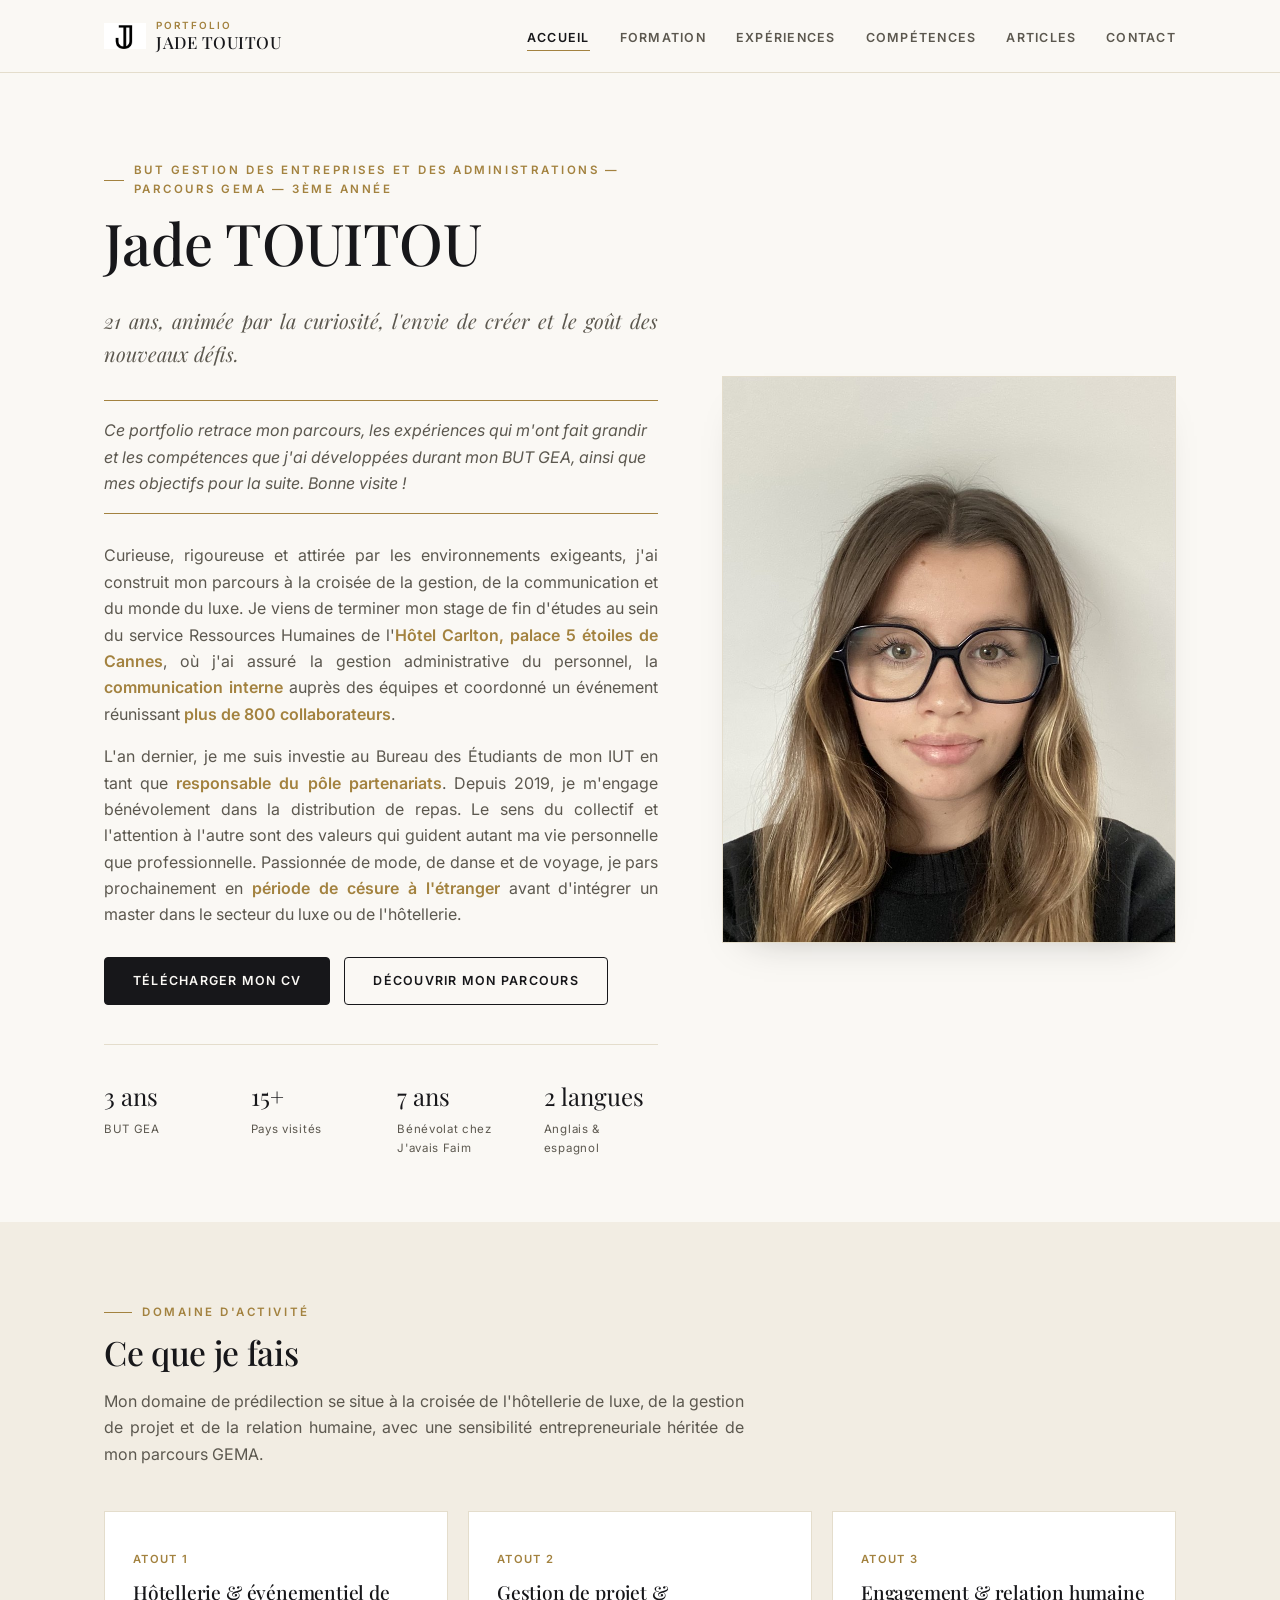
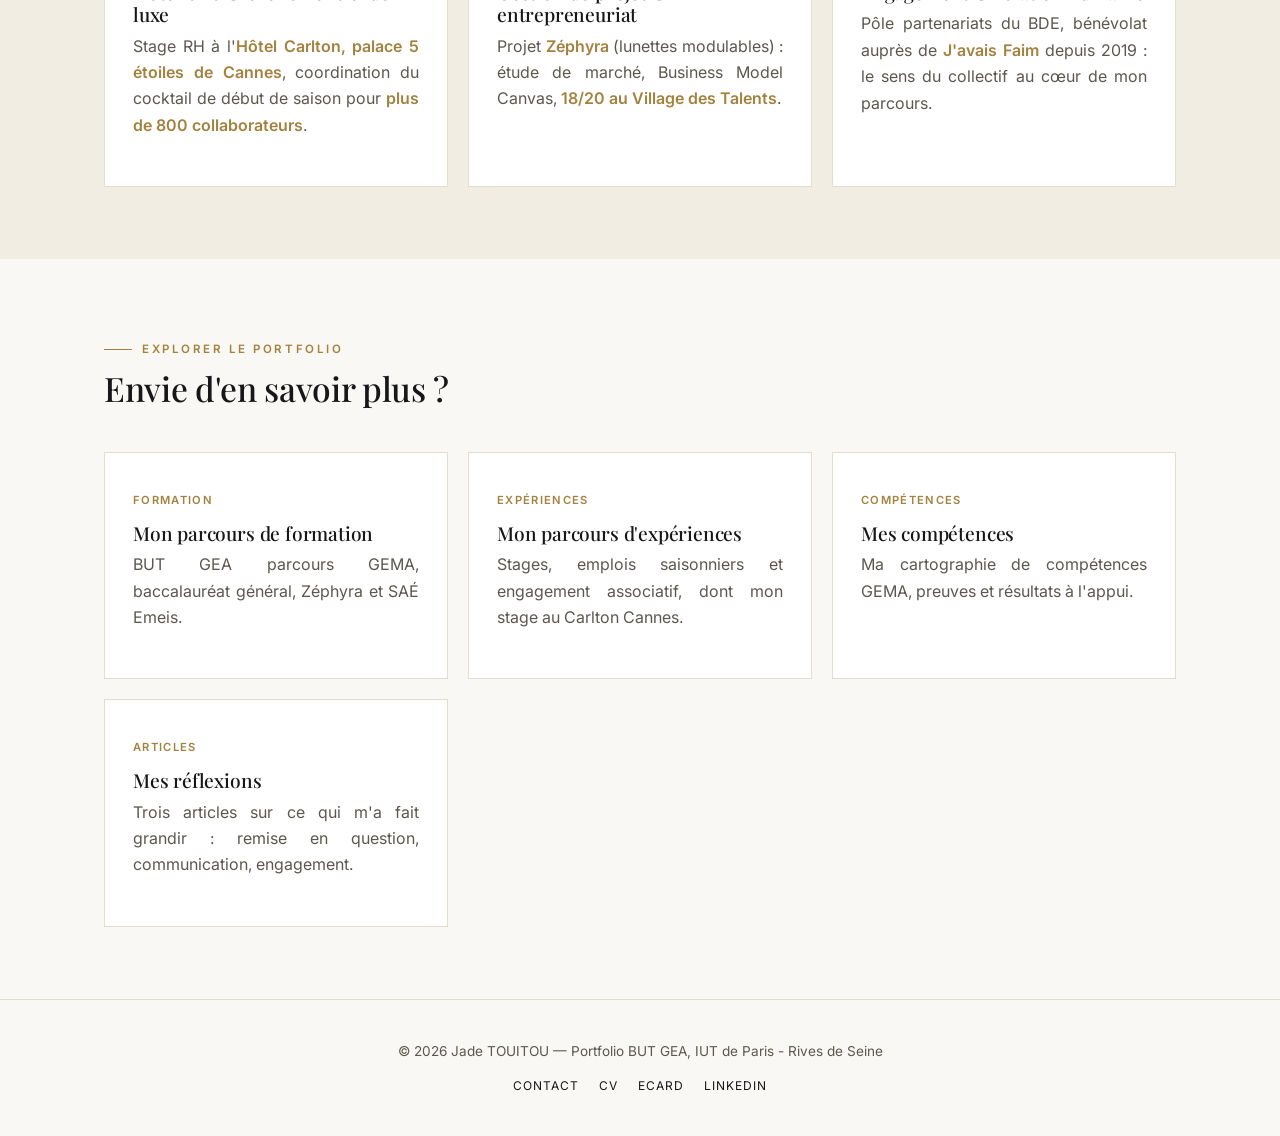
==== index.html @ d36b202c "Simplifie le libellé des langues : retire Maîtrisées et B2" ====
<!doctype html>
<html lang="fr">
<head>
  <meta charset="UTF-8" />
  <meta name="viewport" content="width=device-width, initial-scale=1.0" />
  <title>Portfolio Jade TOUITOU — BUT GEA</title>
  <meta name="description" content="Portfolio professionnel de Jade TOUITOU, étudiante en BUT Gestion des Entreprises et des Administrations, parcours GEMA, 3ème année." />
  <link rel="preconnect" href="https://fonts.googleapis.com" />
  <link rel="preconnect" href="https://fonts.gstatic.com" crossorigin />
  <link href="https://fonts.googleapis.com/css2?family=Playfair+Display:wght@500;600;700&family=Inter:wght@400;500;600;700&display=swap" rel="stylesheet" />
  <link rel="icon" type="image/png" href="assets/img/favicon-tab.png" />
  <link rel="stylesheet" href="assets/css/style.css" />
</head>
<body>

  <header class="site-header">
    <nav class="nav">
      <a href="index.html" class="nav-brand"><img src="assets/img/favicon.png" alt="" /><span class="nav-brand-text"><span class="nav-brand-eyebrow">Portfolio</span><span class="nav-brand-name">Jade TOUITOU</span></span></a>
      <button class="nav-toggle" aria-label="Ouvrir le menu" aria-expanded="false">
        <span></span><span></span><span></span>
      </button>
      <ul class="nav-links">
        <li><a href="index.html" aria-current="page">Accueil</a></li>
        <li><a href="formation.html">Formation</a></li>
        <li><a href="experiences.html">Expériences</a></li>
        <li><a href="competences.html">Compétences</a></li>
        <li><a href="articles.html">Articles</a></li>
        <li><a href="contact.html">Contact</a></li>
      </ul>
    </nav>
  </header>

  <main>
    <!-- ============ HERO / PAGE D'ACCUEIL ============ -->
    <section class="hero">
      <div class="container hero-grid">
        <div class="hero-text">
          <span class="eyebrow">BUT Gestion des Entreprises et des Administrations — Parcours GEMA — 3ème année</span>
          <h1>Jade TOUITOU</h1>
          <p class="hero-subtitle">
            21 ans, animée par la curiosité, l'envie de créer et le goût des nouveaux défis.
          </p>

          <div class="welcome-note">
            Ce portfolio retrace mon parcours, les expériences qui m'ont fait grandir et
            les compétences que j'ai développées durant mon BUT GEA, ainsi que mes
            objectifs pour la suite. Bonne visite !
          </div>

          <p>
            Curieuse, rigoureuse et attirée par les environnements exigeants, j'ai
            construit mon parcours à la croisée de la gestion, de la communication et du
            monde du luxe. Je viens de terminer mon stage de fin d'études au sein du
            service Ressources Humaines de l'<strong>Hôtel Carlton, palace 5 étoiles de
            Cannes</strong>, où j'ai assuré la gestion administrative du personnel, la
            <strong> communication interne</strong> auprès des équipes et coordonné un
            événement réunissant <strong>plus de 800 collaborateurs</strong>.
          </p>
          <p>
            L'an dernier, je me suis investie au Bureau des Étudiants de mon IUT en tant
            que <strong>responsable du pôle partenariats</strong>. Depuis 2019, je
            m'engage bénévolement dans la distribution de repas. Le sens du collectif
            et l'attention à l'autre sont des valeurs qui guident autant ma vie
            personnelle que professionnelle. Passionnée de mode, de danse et de voyage,
            je pars prochainement en <strong>période de césure à l'étranger</strong> avant
            d'intégrer un master dans le secteur du luxe ou de l'hôtellerie.
          </p>

          <div class="cta-row">
            <a href="assets/img/cv-jade-touitou.pdf" class="btn btn-primary" download>Télécharger mon CV</a>
            <a href="experiences.html" class="btn btn-outline">Découvrir mon parcours</a>
          </div>

          <div class="stats-row">
            <div>
              <span class="stat-value">3 ans</span>
              <span class="stat-label">BUT GEA</span>
            </div>
            <div>
              <span class="stat-value">15+</span>
              <span class="stat-label">Pays visités</span>
            </div>
            <div>
              <span class="stat-value">7 ans</span>
              <span class="stat-label">Bénévolat chez J'avais Faim</span>
            </div>
            <div>
              <span class="stat-value">2 langues</span>
              <span class="stat-label">Anglais &amp; espagnol</span>
            </div>
          </div>
        </div>

        <div class="hero-photo">
          <div class="hero-photo-frame">
            <img src="assets/img/photo-profil.jpg" alt="Jade TOUITOU" />
          </div>
        </div>
      </div>
    </section>

    <!-- ============ DOMAINE D'ACTIVITÉ ============ -->
    <section class="section section-alt">
      <div class="container">
        <div class="section-head">
          <span class="eyebrow">Domaine d'activité</span>
          <h2>Ce que je fais</h2>
          <p>
            Mon domaine de prédilection se situe à la croisée de l'hôtellerie de luxe,
            de la gestion de projet et de la relation humaine, avec une sensibilité
            entrepreneuriale héritée de mon parcours GEMA.
          </p>
        </div>
        <div class="card-grid">
          <div class="card">
            <span class="tag">Atout 1</span>
            <h3>Hôtellerie &amp; événementiel de luxe</h3>
            <p>Stage RH à l'<strong>Hôtel Carlton, palace 5 étoiles de Cannes</strong>, coordination du cocktail de début de saison pour <strong>plus de 800 collaborateurs</strong>.</p>
          </div>
          <div class="card">
            <span class="tag">Atout 2</span>
            <h3>Gestion de projet &amp; entrepreneuriat</h3>
            <p>Projet <strong>Zéphyra</strong> (lunettes modulables) : étude de marché, Business Model Canvas, <strong>18/20 au Village des Talents</strong>.</p>
          </div>
          <div class="card">
            <span class="tag">Atout 3</span>
            <h3>Engagement &amp; relation humaine</h3>
            <p>Pôle partenariats du BDE, bénévolat auprès de <strong>J'avais Faim</strong> depuis 2019 : le sens du collectif au cœur de mon parcours.</p>
          </div>
        </div>
      </div>
    </section>

    <!-- ============ APERÇU RAPIDE ============ -->
    <section class="section">
      <div class="container">
        <div class="section-head">
          <span class="eyebrow">Explorer le portfolio</span>
          <h2>Envie d'en savoir plus ?</h2>
        </div>
        <div class="card-grid">
          <a href="formation.html" class="card">
            <span class="tag">Formation</span>
            <h3>Mon parcours de formation</h3>
            <p>BUT GEA parcours GEMA, baccalauréat général, Zéphyra et SAÉ Emeis.</p>
          </a>
          <a href="experiences.html" class="card">
            <span class="tag">Expériences</span>
            <h3>Mon parcours d'expériences</h3>
            <p>Stages, emplois saisonniers et engagement associatif, dont mon stage au Carlton Cannes.</p>
          </a>
          <a href="competences.html" class="card">
            <span class="tag">Compétences</span>
            <h3>Mes compétences</h3>
            <p>Ma cartographie de compétences GEMA, preuves et résultats à l'appui.</p>
          </a>
          <a href="articles.html" class="card">
            <span class="tag">Articles</span>
            <h3>Mes réflexions</h3>
            <p>Trois articles sur ce qui m'a fait grandir : remise en question, communication, engagement.</p>
          </a>
        </div>
      </div>
    </section>
  </main>

  <footer class="site-footer">
    <div class="container">
      <p>© <span id="year"></span> Jade TOUITOU — Portfolio BUT GEA, IUT de Paris - Rives de Seine</p>
      <div class="footer-links">
        <a href="contact.html">Contact</a>
        <a href="assets/img/cv-jade-touitou.pdf">CV</a>
        <a href="ecard.html">eCard</a>
        <a href="https://www.linkedin.com/in/jade-touitou" target="_blank" rel="noopener">LinkedIn</a>
      </div>
    </div>
  </footer>

  <script src="assets/js/main.js"></script>
  <script>document.getElementById("year").textContent = new Date().getFullYear();</script>
</body>
</html>
<!-- rebuild trigger 1785586768 -->
---- assets/css/style.css ----
/* ==========================================================================
   Portfolio Jade Touitou — BUT GEA 3ème année
   Direction : épuré, chic, luxe — ivoire, encre, or mat
   ========================================================================== */

:root {
  --color-bg: #faf8f4;
  --color-bg-alt: #f2ede3;
  --color-surface: #ffffff;
  --color-ink: #17171a;
  --color-ink-soft: #5c584f;
  --color-primary: #17171a;
  --color-primary-light: #3a372f;
  --color-accent: #a3823f;
  --color-accent-soft: #ece2c8;
  --color-border: #e4ddcc;
  --radius: 4px;
  --radius-lg: 6px;
  --shadow: 0 18px 40px -28px rgba(23, 23, 26, 0.35);
  --font-heading: "Playfair Display", Georgia, "Times New Roman", serif;
  --font-body: "Inter", -apple-system, BlinkMacSystemFont, "Segoe UI", sans-serif;
  --max-width: 1120px;
}

* { box-sizing: border-box; }

html { scroll-behavior: smooth; }

body {
  margin: 0;
  font-family: var(--font-body);
  color: var(--color-ink);
  background: var(--color-bg);
  line-height: 1.65;
  -webkit-font-smoothing: antialiased;
}

img { max-width: 100%; display: block; }

a { color: inherit; text-decoration: none; }

h1, h2, h3, h4 {
  font-family: var(--font-heading);
  line-height: 1.15;
  margin: 0 0 0.5em;
  color: var(--color-ink);
  font-weight: 500;
  letter-spacing: -0.01em;
}

h1 { font-size: clamp(2.4rem, 5vw, 3.6rem); font-weight: 500; }
h2 { font-size: clamp(1.6rem, 3vw, 2.1rem); }
h3 { font-size: 1.2rem; }

p {
  margin: 0 0 1em;
  color: var(--color-ink-soft);
  text-align: justify;
  hyphens: auto;
}

strong, b {
  font-weight: 600;
  color: var(--color-accent);
}

.container {
  max-width: var(--max-width);
  margin: 0 auto;
  padding: 0 24px;
}

.eyebrow {
  display: inline-flex;
  align-items: center;
  gap: 10px;
  font-family: var(--font-body);
  font-size: 0.72rem;
  letter-spacing: 0.22em;
  text-transform: uppercase;
  color: var(--color-accent);
  font-weight: 600;
  margin-bottom: 0.9em;
}

.eyebrow::before {
  content: "";
  display: inline-block;
  width: 28px;
  height: 1px;
  background: var(--color-accent);
}

main p a:not(.btn):not(.todo) {
  color: var(--color-ink);
  text-decoration: underline;
  text-decoration-color: var(--color-accent);
  text-underline-offset: 3px;
}
main p a:not(.btn):not(.todo):hover { text-decoration-color: var(--color-ink); }

/* ---------- Header / Nav ---------- */

.site-header {
  position: sticky;
  top: 0;
  z-index: 100;
  background: rgba(250, 248, 244, 0.94);
  backdrop-filter: blur(8px);
  border-bottom: 1px solid var(--color-border);
}

.nav {
  display: flex;
  align-items: center;
  justify-content: space-between;
  padding: 20px 24px;
  max-width: var(--max-width);
  margin: 0 auto;
}

.nav-brand {
  display: flex;
  align-items: center;
  gap: 10px;
  color: var(--color-ink);
  text-decoration: none;
}

.nav-brand img {
  height: 26px;
  width: auto;
}

.nav-brand-text {
  display: flex;
  flex-direction: column;
  line-height: 1.2;
}

.nav-brand-eyebrow {
  font-family: var(--font-body);
  font-size: 0.62rem;
  font-weight: 600;
  letter-spacing: 0.2em;
  text-transform: uppercase;
  color: var(--color-accent);
}

.nav-brand-name {
  font-family: var(--font-heading);
  font-weight: 500;
  font-size: 1.05rem;
  letter-spacing: 0.03em;
  text-transform: uppercase;
  color: var(--color-ink);
}

.nav-links {
  display: flex;
  gap: 30px;
  list-style: none;
  margin: 0;
  padding: 0;
}

.nav-links a {
  position: relative;
  text-decoration: none;
  font-size: 0.78rem;
  font-weight: 600;
  letter-spacing: 0.1em;
  text-transform: uppercase;
  color: var(--color-ink-soft);
  padding: 6px 0;
  transition: color 0.2s ease;
}

.nav-links a::after {
  content: "";
  position: absolute;
  left: 0;
  right: 100%;
  bottom: 0;
  height: 1px;
  background: var(--color-accent);
  transition: right 0.25s ease;
}

.nav-links a:hover,
.nav-links a[aria-current="page"] {
  color: var(--color-ink);
}

.nav-links a:hover::after,
.nav-links a[aria-current="page"]::after {
  right: 0;
}

.nav-toggle {
  display: none;
  background: none;
  border: none;
  cursor: pointer;
  padding: 8px;
}

.nav-toggle span {
  display: block;
  width: 24px;
  height: 1px;
  background: var(--color-ink);
  margin: 6px 0;
  transition: 0.2s;
}

@media (max-width: 780px) {
  .nav-toggle { display: block; }
  .nav-links {
    position: absolute;
    top: 100%;
    left: 0;
    right: 0;
    flex-direction: column;
    gap: 4px;
    background: var(--color-surface);
    padding: 12px 24px 24px;
    border-bottom: 1px solid var(--color-border);
    display: none;
  }
  .nav-links.open { display: flex; }
  .nav-links a { display: block; padding: 10px 0; }
}

/* ---------- Hero ---------- */

.hero {
  padding: 88px 0 64px;
}

.hero-grid {
  display: grid;
  grid-template-columns: 1.1fr 0.9fr;
  gap: 64px;
  align-items: center;
}

@media (max-width: 860px) {
  .hero-grid { grid-template-columns: 1fr; }
  .hero-photo { order: -1; max-width: 280px; margin: 0 auto; }
}

.hero-photo-frame {
  aspect-ratio: 4 / 5;
  overflow: hidden;
  box-shadow: var(--shadow);
  background: var(--color-bg-alt);
  border: 1px solid var(--color-border);
}

.hero-photo-frame img { width: 100%; height: 100%; object-fit: cover; }

.hero-subtitle {
  font-family: var(--font-heading);
  font-style: italic;
  font-size: 1.25rem;
  color: var(--color-ink-soft);
  margin-bottom: 1.5em;
}

.welcome-note {
  background: transparent;
  border-top: 1px solid var(--color-accent);
  border-bottom: 1px solid var(--color-accent);
  padding: 16px 0;
  font-style: italic;
  color: var(--color-ink-soft);
  margin-bottom: 1.8em;
}

.cta-row {
  display: flex;
  gap: 14px;
  flex-wrap: wrap;
  margin-top: 1.8em;
}

.btn {
  display: inline-flex;
  align-items: center;
  gap: 8px;
  padding: 13px 28px;
  border-radius: var(--radius);
  text-decoration: none;
  font-weight: 600;
  font-size: 0.78rem;
  letter-spacing: 0.1em;
  text-transform: uppercase;
  border: 1px solid transparent;
  transition: background 0.2s ease, color 0.2s ease, border-color 0.2s ease;
  cursor: pointer;
}

.btn-primary {
  background: var(--color-ink);
  color: var(--color-bg);
  border-color: var(--color-ink);
}
.btn-primary:hover { background: var(--color-accent); border-color: var(--color-accent); }

.btn-outline {
  background: transparent;
  border-color: var(--color-ink);
  color: var(--color-ink);
}
.btn-outline:hover { border-color: var(--color-accent); color: var(--color-accent); }

/* ---------- Stats strip ---------- */

.stats-row {
  display: grid;
  grid-template-columns: repeat(4, 1fr);
  gap: 32px;
  margin-top: 2.4em;
  padding-top: 2em;
  border-top: 1px solid var(--color-border);
}

@media (max-width: 640px) {
  .stats-row { grid-template-columns: repeat(2, 1fr); }
}

.stat-value {
  display: block;
  font-family: var(--font-heading);
  font-size: 1.5rem;
  color: var(--color-ink);
  white-space: nowrap;
}

.stat-label {
  display: block;
  font-size: 0.72rem;
  letter-spacing: 0.06em;
  color: var(--color-ink-soft);
  margin-top: 4px;
}

/* ---------- Detail grid (contexte / missions / preuves) ---------- */

.detail-grid {
  display: grid;
  grid-template-columns: repeat(2, 1fr);
  gap: 20px 32px;
  margin: 20px 0;
}

@media (max-width: 640px) {
  .detail-grid { grid-template-columns: 1fr; }
}

.detail-grid dt {
  font-size: 0.72rem;
  font-weight: 600;
  letter-spacing: 0.1em;
  text-transform: uppercase;
  color: var(--color-accent);
  margin-bottom: 6px;
}

.detail-grid dd {
  margin: 0;
  color: var(--color-ink-soft);
}

.read-more {
  display: inline-block;
  margin-top: 8px;
  font-size: 0.85rem;
  font-style: italic;
}

/* ---------- Proof gallery (photos justificatives) ---------- */

.proof-gallery {
  display: grid;
  grid-template-columns: repeat(auto-fit, minmax(150px, 1fr));
  gap: 16px;
  margin: 20px 0;
}

.proof-gallery.single {
  grid-template-columns: minmax(150px, 320px);
}

.proof-photo-frame {
  display: block;
  overflow: hidden;
  border: 1px solid var(--color-border);
}

.proof-photo-frame img {
  width: 100%;
  aspect-ratio: 4 / 3;
  object-fit: cover;
  display: block;
  transition: transform 0.4s ease;
}

.proof-photo-frame:hover img { transform: scale(1.05); }

.proof-photo figcaption {
  margin-top: 8px;
  font-size: 0.78rem;
  line-height: 1.5;
  color: var(--color-ink-soft);
}

/* ---------- Articles page ---------- */

.article-nav {
  display: flex;
  flex-wrap: wrap;
  gap: 16px;
  margin-top: 1.8em;
}

.article-nav a {
  border: 1px solid var(--color-border);
  padding: 8px 18px;
  font-size: 0.78rem;
  letter-spacing: 0.05em;
}
.article-nav a:hover { border-color: var(--color-accent); color: var(--color-accent); }

.article {
  max-width: 760px;
  margin: 0 auto;
}

.article + .article {
  margin-top: 8px;
  padding-top: 72px;
  border-top: 1px solid var(--color-border);
}

.article h3 { margin-top: 1.6em; }

.article .back-top {
  display: inline-block;
  margin-top: 2em;
  font-size: 0.78rem;
  letter-spacing: 0.08em;
  text-transform: uppercase;
  border-bottom: 1px solid var(--color-accent);
}

/* ---------- Sections ---------- */

.section { padding: 72px 0; }
.section-alt { background: var(--color-bg-alt); }
.section-head { max-width: 640px; margin-bottom: 44px; }

.card-grid {
  display: grid;
  grid-template-columns: repeat(auto-fit, minmax(260px, 1fr));
  gap: 20px;
}

.card {
  background: var(--color-surface);
  border: 1px solid var(--color-border);
  padding: 32px 28px;
}

a.card {
  transition: background 0.2s ease, transform 0.2s ease, box-shadow 0.2s ease;
}
a.card:hover {
  background: var(--color-bg-alt);
  transform: translateY(-3px);
  box-shadow: var(--shadow);
}

.card h3 { margin-bottom: 0.4em; }
.card .tag {
  display: inline-block;
  font-size: 0.7rem;
  font-weight: 600;
  letter-spacing: 0.12em;
  text-transform: uppercase;
  color: var(--color-accent);
  margin-bottom: 12px;
}

/* ---------- Timeline (Formation / Expériences) ---------- */

.timeline {
  position: relative;
  padding-left: 32px;
  border-left: 1px solid var(--color-border);
}

.timeline-item {
  position: relative;
  margin-bottom: 44px;
}

.timeline-item::before {
  content: "";
  position: absolute;
  left: -37px;
  top: 6px;
  width: 9px;
  height: 9px;
  transform: rotate(45deg);
  background: var(--color-accent);
}

.timeline-item .period {
  font-size: 0.75rem;
  font-weight: 600;
  letter-spacing: 0.1em;
  text-transform: uppercase;
  color: var(--color-accent);
}

.timeline-item.stage {
  background: var(--color-surface);
  border: 1px solid var(--color-accent);
  padding: 28px 30px;
}

/* ---------- Compétences ---------- */

.skill-map {
  display: grid;
  grid-template-columns: repeat(3, 1fr);
  gap: 20px;
}

@media (max-width: 860px) {
  .skill-map { grid-template-columns: repeat(2, 1fr); }
}

@media (max-width: 560px) {
  .skill-map { grid-template-columns: 1fr; }
}

.skill-card {
  text-align: left;
  background: var(--color-surface);
  border: 1px solid var(--color-border);
  padding: 32px 28px;
}

.skill-bar-track {
  width: 100%;
  height: 2px;
  background: var(--color-border);
  overflow: hidden;
  margin-top: 14px;
}

.skill-bar-fill {
  height: 100%;
  background: var(--color-accent);
}

.level-badge {
  display: inline-flex;
  align-items: center;
  gap: 6px;
  font-size: 0.7rem;
  font-weight: 600;
  letter-spacing: 0.04em;
  text-transform: uppercase;
  padding: 5px 12px 5px 9px;
  border-radius: 999px;
  margin: 10px 0 4px;
}

.level-badge::before {
  content: "";
  width: 8px;
  height: 8px;
  border-radius: 50%;
  background: currentColor;
}

.level-badge.level-confirmee {
  color: #3f7a4f;
  background: #e5f0e3;
}

.level-badge.level-solide {
  color: #6b7a2f;
  background: #eef0d9;
}

.level-badge.level-progression {
  color: #b06a2a;
  background: #f6e6d3;
}

.improvement-note {
  margin-top: 14px;
  padding: 12px 14px;
  background: var(--color-bg-alt);
  border-left: 2px solid #b06a2a;
  font-size: 0.85rem;
}

.improvement-note strong {
  display: block;
  font-size: 0.7rem;
  letter-spacing: 0.06em;
  text-transform: uppercase;
  color: #b06a2a;
  margin-bottom: 4px;
}

.pill-list {
  list-style: none;
  padding: 0;
  margin: 0;
  display: flex;
  flex-wrap: wrap;
  gap: 10px;
}

.pill-list li {
  font-size: 0.78rem;
  letter-spacing: 0.03em;
  background: transparent;
  border: 1px solid var(--color-border);
  padding: 8px 16px;
  color: var(--color-ink-soft);
}

/* ---------- Contact ---------- */

.contact-grid {
  display: grid;
  grid-template-columns: 1fr 1fr;
  gap: 32px;
}

@media (max-width: 780px) {
  .contact-grid { grid-template-columns: 1fr; }
}

.contact-item {
  display: flex;
  align-items: flex-start;
  gap: 16px;
  margin-bottom: 24px;
  padding-bottom: 24px;
  border-bottom: 1px solid var(--color-border);
}

.contact-icon {
  width: 38px;
  height: 38px;
  border-radius: 50%;
  border: 1px solid var(--color-ink);
  color: var(--color-ink);
  display: flex;
  align-items: center;
  justify-content: center;
  font-size: 0.95rem;
  flex-shrink: 0;
}

/* ---------- eCard ---------- */

.ecard-wrap {
  display: flex;
  justify-content: center;
  padding: 40px 0 24px;
}

.ecard {
  width: 100%;
  max-width: 380px;
  background: var(--color-surface);
  border: 1px solid var(--color-border);
  padding: 40px 32px;
  text-align: center;
  box-shadow: var(--shadow);
}

.ecard-photo {
  width: 120px;
  height: 120px;
  margin: 0 auto 20px;
  overflow: hidden;
  border: 1px solid var(--color-border);
}

.ecard-photo img { width: 100%; height: 100%; object-fit: cover; }

.ecard h1 {
  font-size: 1.6rem;
  margin-bottom: 0.2em;
}

.ecard .ecard-title {
  font-size: 0.85rem;
  color: var(--color-ink-soft);
  margin-bottom: 1.6em;
  text-align: center;
}

.ecard-actions {
  display: flex;
  flex-direction: column;
  gap: 10px;
  margin-top: 1.6em;
}

.ecard-actions .btn { width: 100%; justify-content: center; }

.ecard-links {
  display: flex;
  justify-content: center;
  gap: 18px;
  margin-top: 1.8em;
  font-size: 0.78rem;
  letter-spacing: 0.05em;
  text-transform: uppercase;
}

.ecard-links a { border-bottom: 1px solid var(--color-accent); }

/* ---------- Next step / poursuivre la visite ---------- */

.next-step {
  padding-top: 0;
}

.next-step-box {
  text-align: center;
  padding: 48px 24px;
  border: 1px solid var(--color-border);
  background: var(--color-surface);
}

.next-step-box .eyebrow { display: flex; justify-content: center; margin-bottom: 0.6em; }

.next-step-link {
  display: inline-block;
  font-family: var(--font-heading);
  font-size: clamp(1.2rem, 2.4vw, 1.5rem);
  color: var(--color-ink);
  border-bottom: 1px solid var(--color-accent);
  padding-bottom: 4px;
  transition: color 0.2s ease, border-color 0.2s ease;
}

.next-step-link:hover {
  color: var(--color-accent);
  border-color: var(--color-ink);
}

/* ---------- Footer ---------- */

.site-footer {
  border-top: 1px solid var(--color-border);
  padding: 40px 0;
  text-align: center;
  color: var(--color-ink-soft);
  font-size: 0.85rem;
}

.site-footer p { text-align: center; }

.footer-links {
  display: flex;
  justify-content: center;
  gap: 20px;
  margin-top: 14px;
  flex-wrap: wrap;
  font-size: 0.75rem;
  letter-spacing: 0.08em;
  text-transform: uppercase;
}

.footer-links a { text-decoration: none; color: var(--color-ink); }
.footer-links a:hover { color: var(--color-accent); }
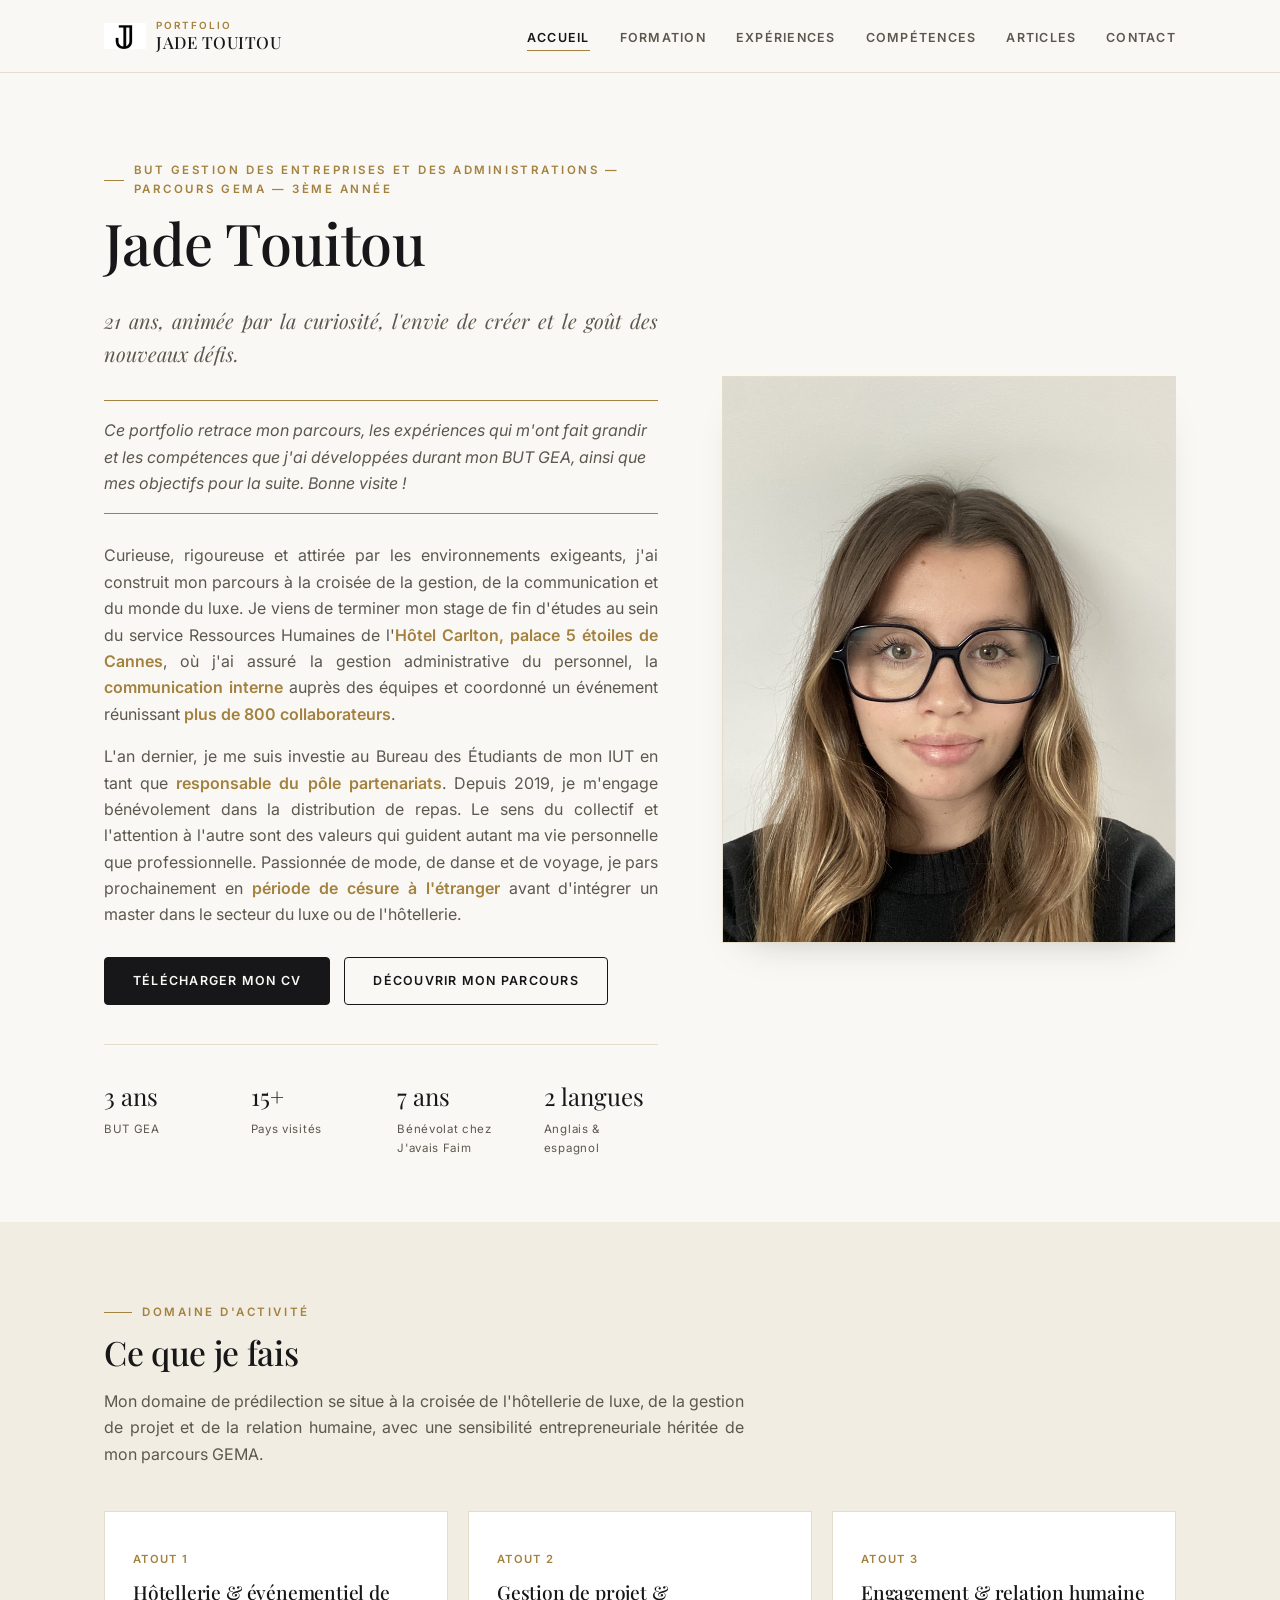
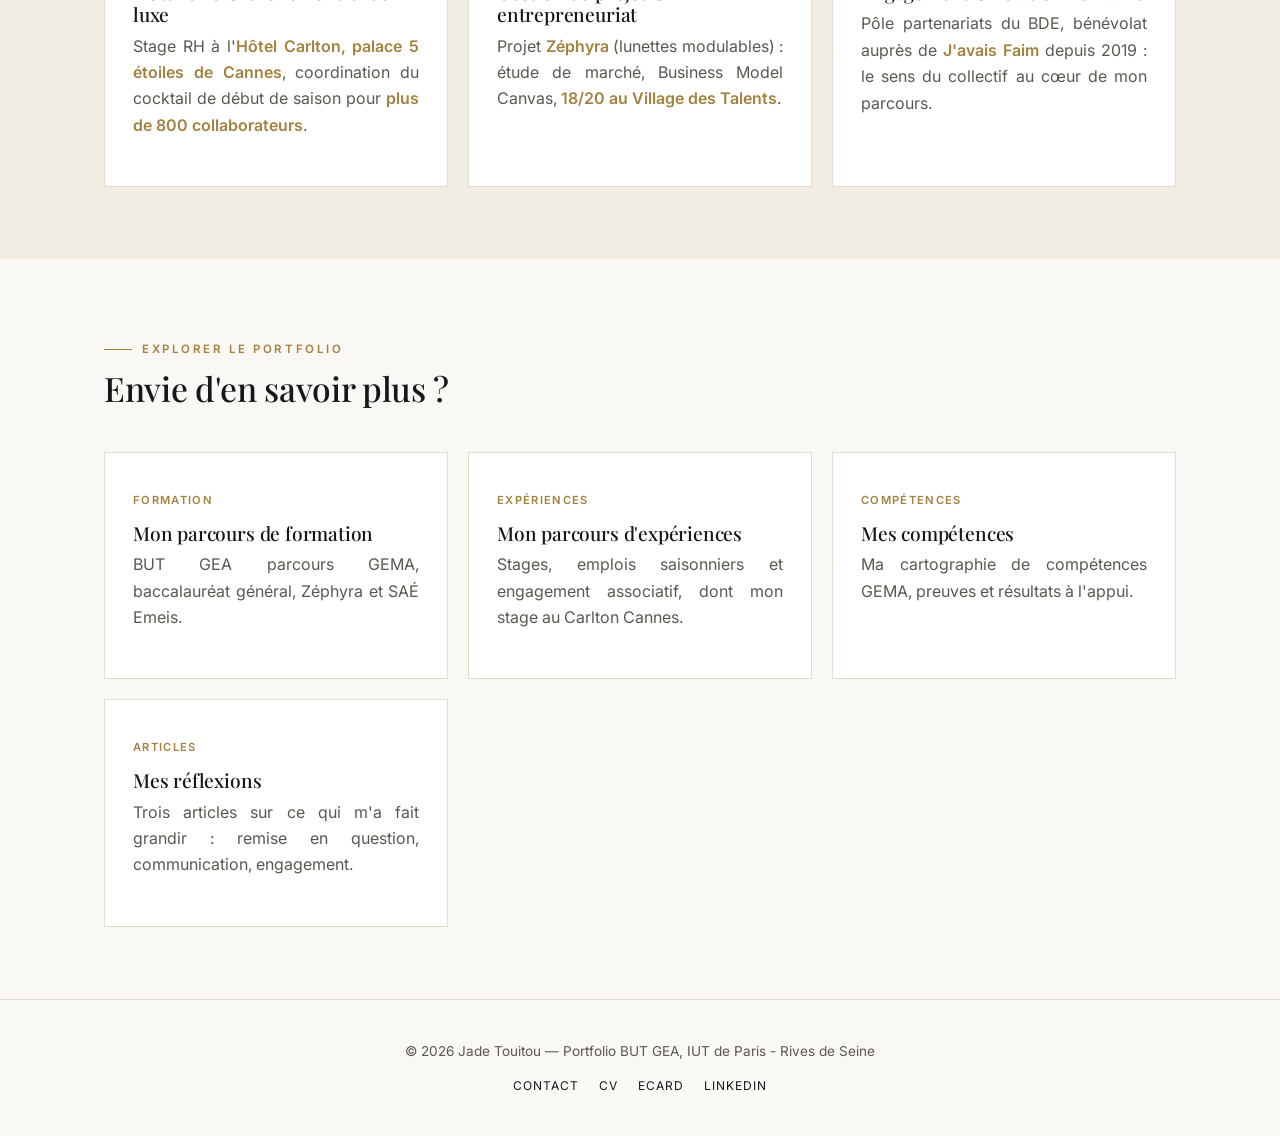
==== commit bad692a7: "Remet Jade Touitou (annule la mise en majuscules de TOUITOU)" ====
--- a/index.html
+++ b/index.html
@@ -3,8 +3,8 @@
 <head>
   <meta charset="UTF-8" />
   <meta name="viewport" content="width=device-width, initial-scale=1.0" />
-  <title>Portfolio Jade TOUITOU — BUT GEA</title>
-  <meta name="description" content="Portfolio professionnel de Jade TOUITOU, étudiante en BUT Gestion des Entreprises et des Administrations, parcours GEMA, 3ème année." />
+  <title>Portfolio Jade Touitou — BUT GEA</title>
+  <meta name="description" content="Portfolio professionnel de Jade Touitou, étudiante en BUT Gestion des Entreprises et des Administrations, parcours GEMA, 3ème année." />
   <link rel="preconnect" href="https://fonts.googleapis.com" />
   <link rel="preconnect" href="https://fonts.gstatic.com" crossorigin />
   <link href="https://fonts.googleapis.com/css2?family=Playfair+Display:wght@500;600;700&family=Inter:wght@400;500;600;700&display=swap" rel="stylesheet" />
@@ -15,7 +15,7 @@
 
   <header class="site-header">
     <nav class="nav">
-      <a href="index.html" class="nav-brand"><img src="assets/img/favicon.png" alt="" /><span class="nav-brand-text"><span class="nav-brand-eyebrow">Portfolio</span><span class="nav-brand-name">Jade TOUITOU</span></span></a>
+      <a href="index.html" class="nav-brand"><img src="assets/img/favicon.png" alt="" /><span class="nav-brand-text"><span class="nav-brand-eyebrow">Portfolio</span><span class="nav-brand-name">Jade Touitou</span></span></a>
       <button class="nav-toggle" aria-label="Ouvrir le menu" aria-expanded="false">
         <span></span><span></span><span></span>
       </button>
@@ -36,7 +36,7 @@
       <div class="container hero-grid">
         <div class="hero-text">
           <span class="eyebrow">BUT Gestion des Entreprises et des Administrations — Parcours GEMA — 3ème année</span>
-          <h1>Jade TOUITOU</h1>
+          <h1>Jade Touitou</h1>
           <p class="hero-subtitle">
             21 ans, animée par la curiosité, l'envie de créer et le goût des nouveaux défis.
           </p>
@@ -93,7 +93,7 @@
 
         <div class="hero-photo">
           <div class="hero-photo-frame">
-            <img src="assets/img/photo-profil.jpg" alt="Jade TOUITOU" />
+            <img src="assets/img/photo-profil.jpg" alt="Jade Touitou" />
           </div>
         </div>
       </div>
@@ -166,7 +166,7 @@
 
   <footer class="site-footer">
     <div class="container">
-      <p>© <span id="year"></span> Jade TOUITOU — Portfolio BUT GEA, IUT de Paris - Rives de Seine</p>
+      <p>© <span id="year"></span> Jade Touitou — Portfolio BUT GEA, IUT de Paris - Rives de Seine</p>
       <div class="footer-links">
         <a href="contact.html">Contact</a>
         <a href="assets/img/cv-jade-touitou.pdf">CV</a>
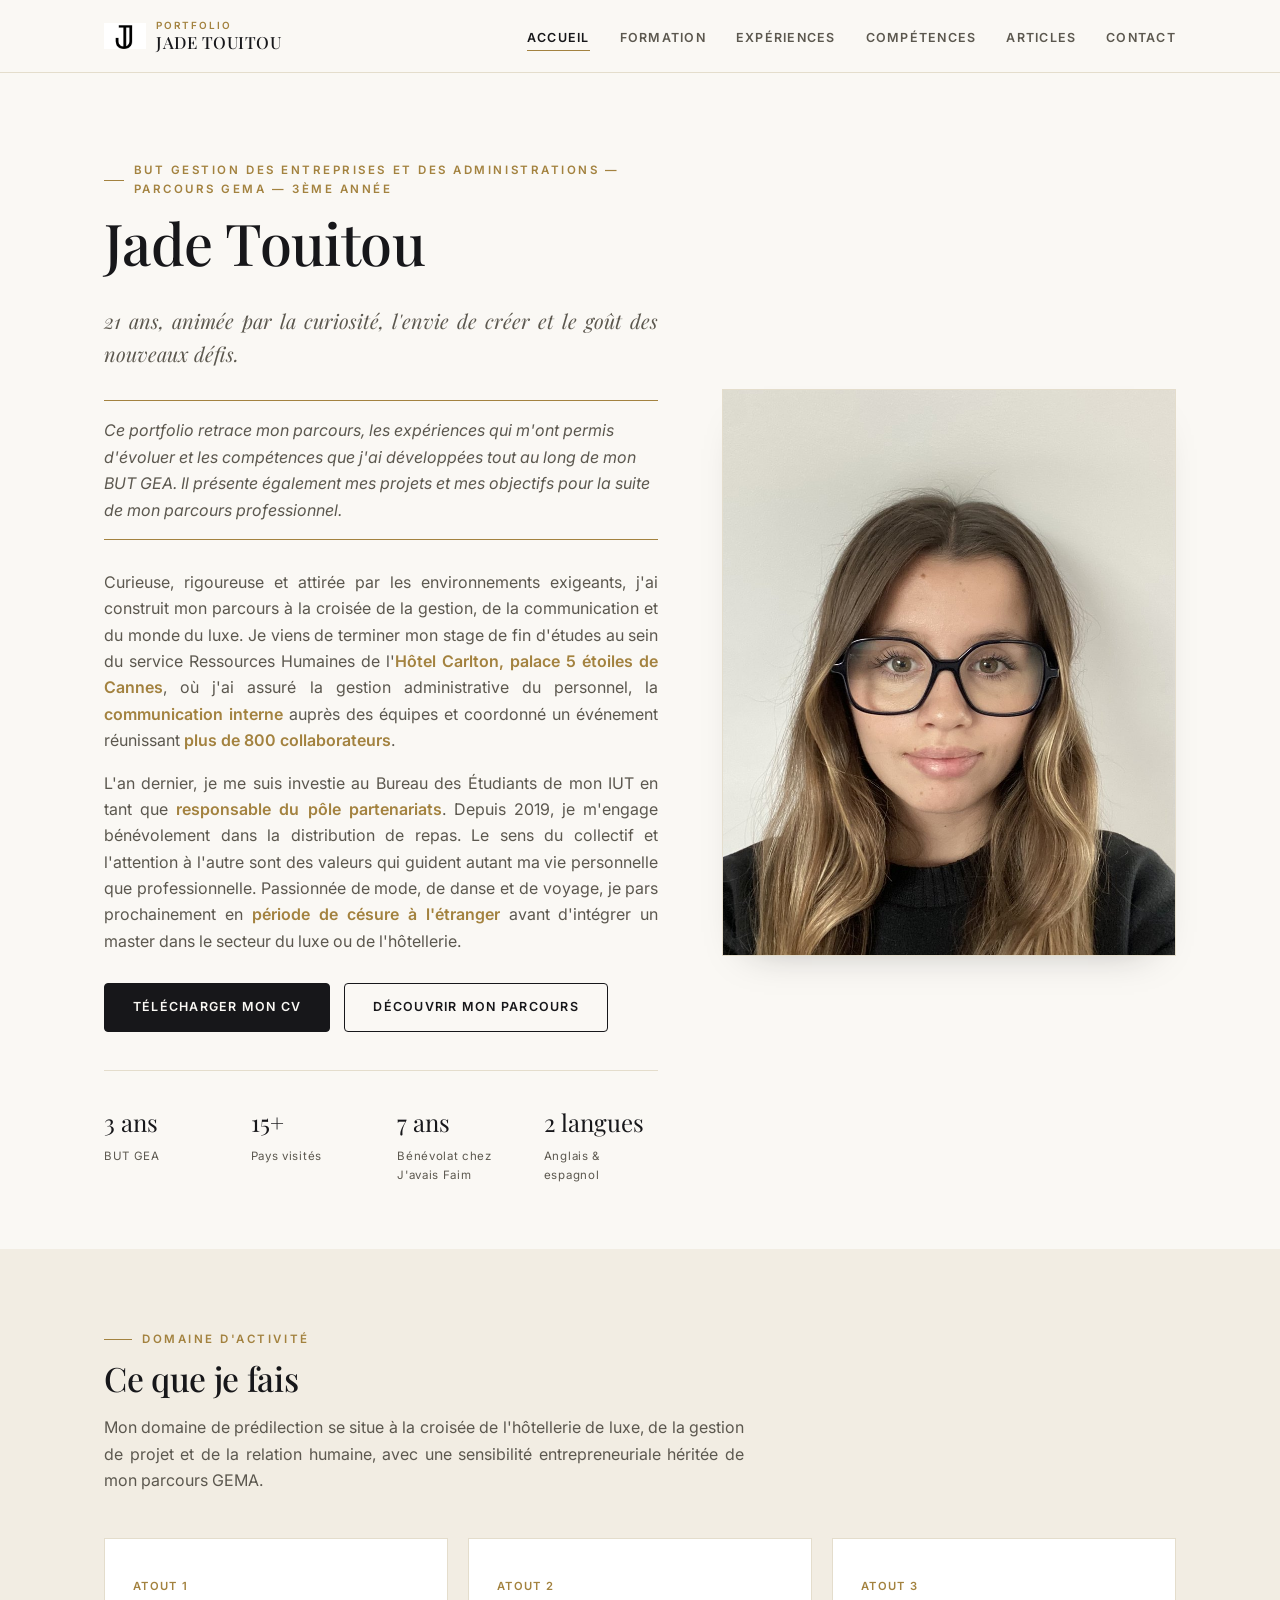
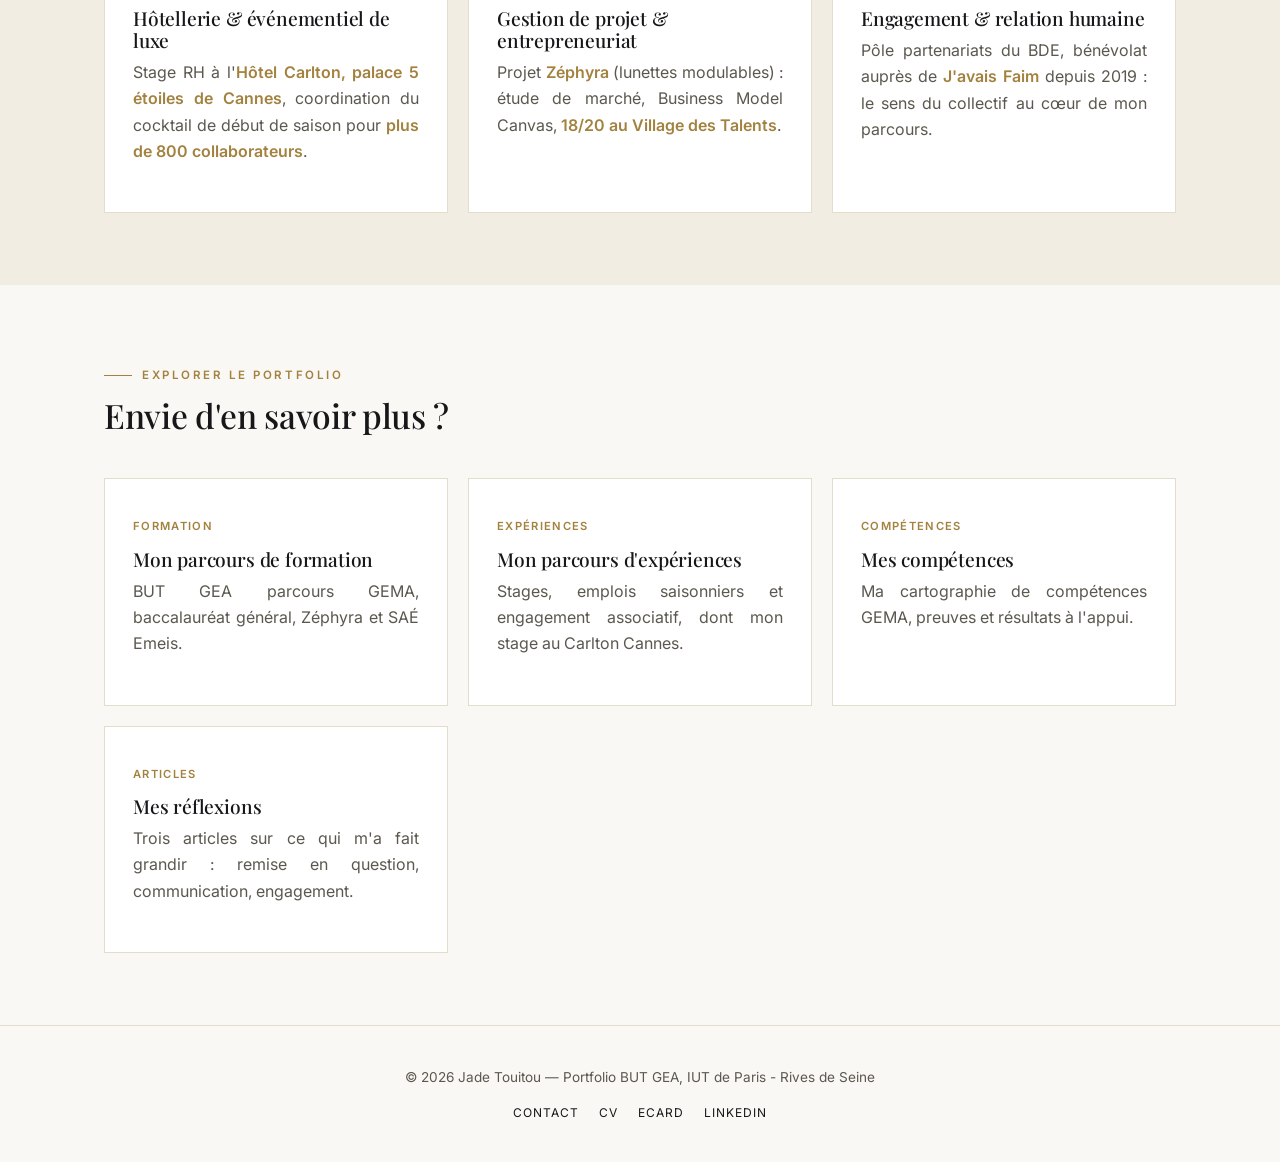
==== commit 3e856a12: "Met à jour le texte d'accroche de l'accueil" ====
--- a/index.html
+++ b/index.html
@@ -42,9 +42,10 @@
           </p>
 
           <div class="welcome-note">
-            Ce portfolio retrace mon parcours, les expériences qui m'ont fait grandir et
-            les compétences que j'ai développées durant mon BUT GEA, ainsi que mes
-            objectifs pour la suite. Bonne visite !
+            Ce portfolio retrace mon parcours, les expériences qui m'ont permis
+            d'évoluer et les compétences que j'ai développées tout au long de mon BUT
+            GEA. Il présente également mes projets et mes objectifs pour la suite de mon
+            parcours professionnel.
           </div>
 
           <p>
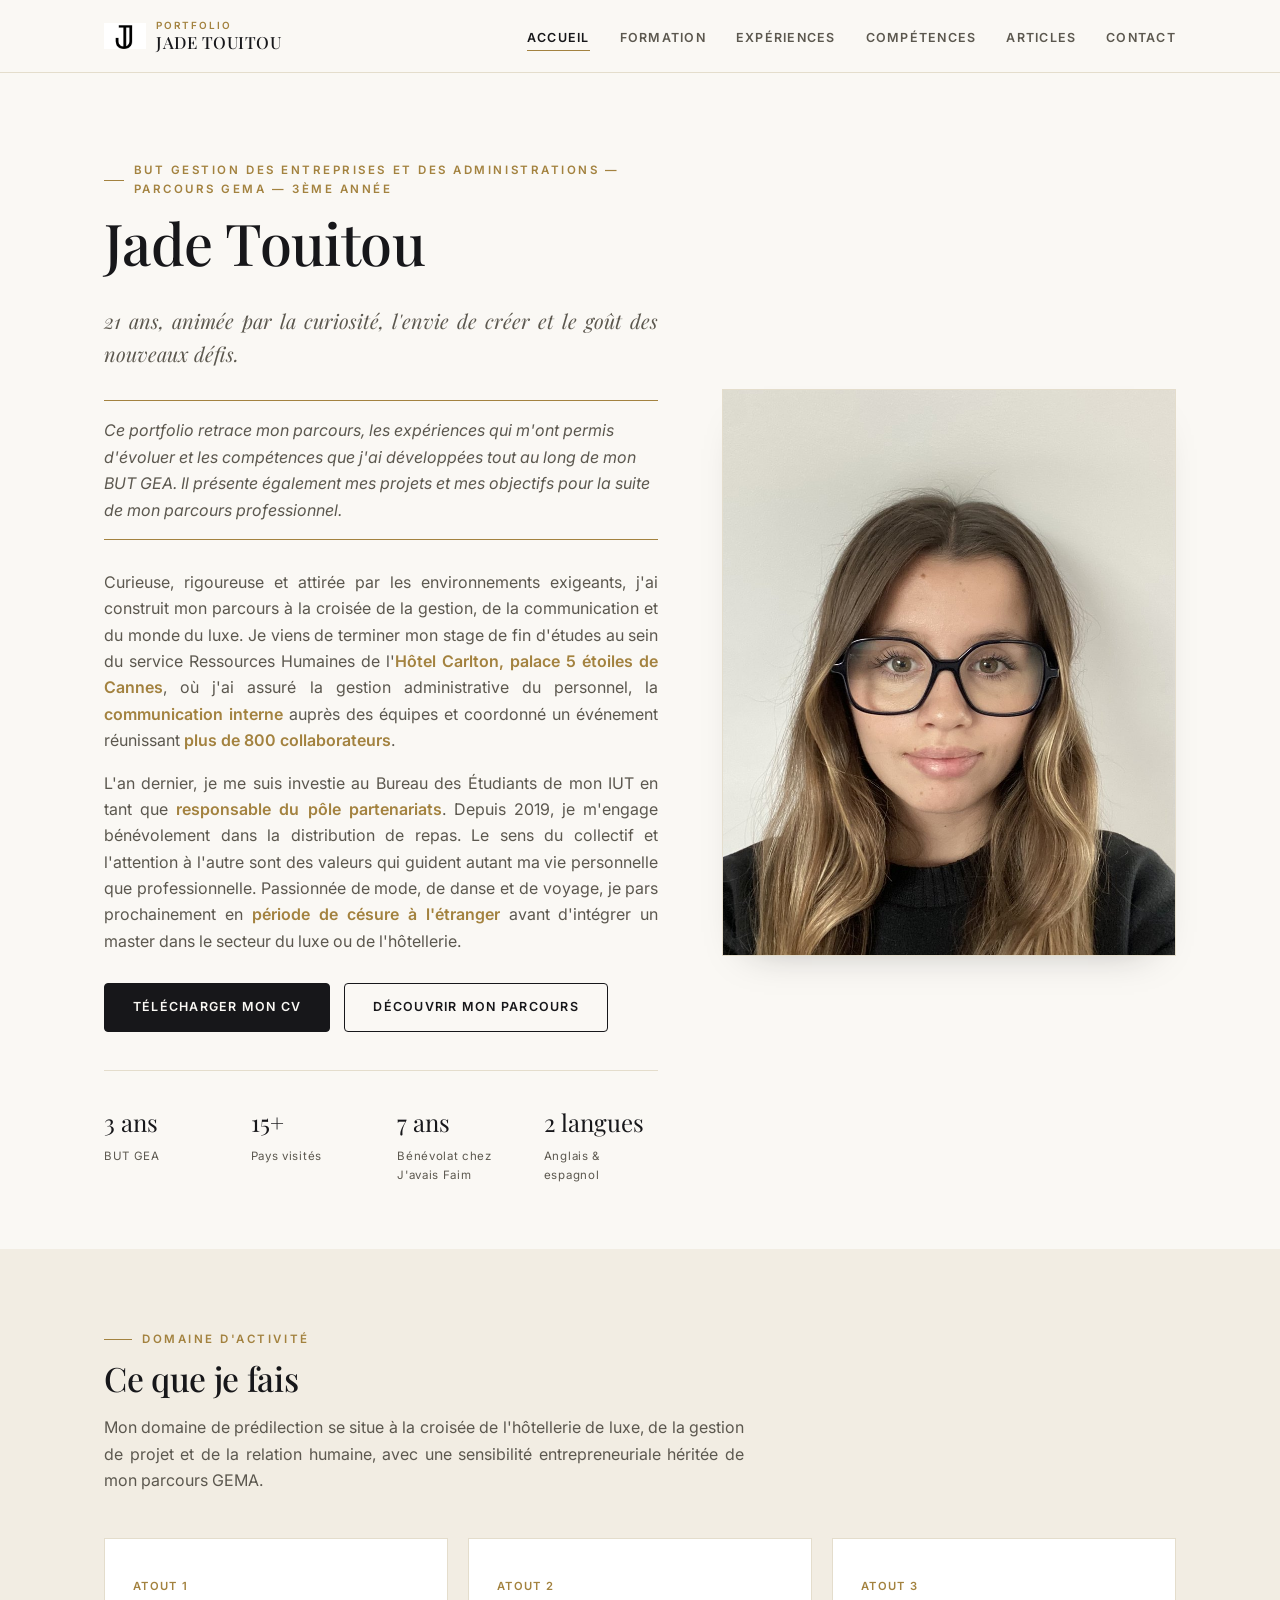
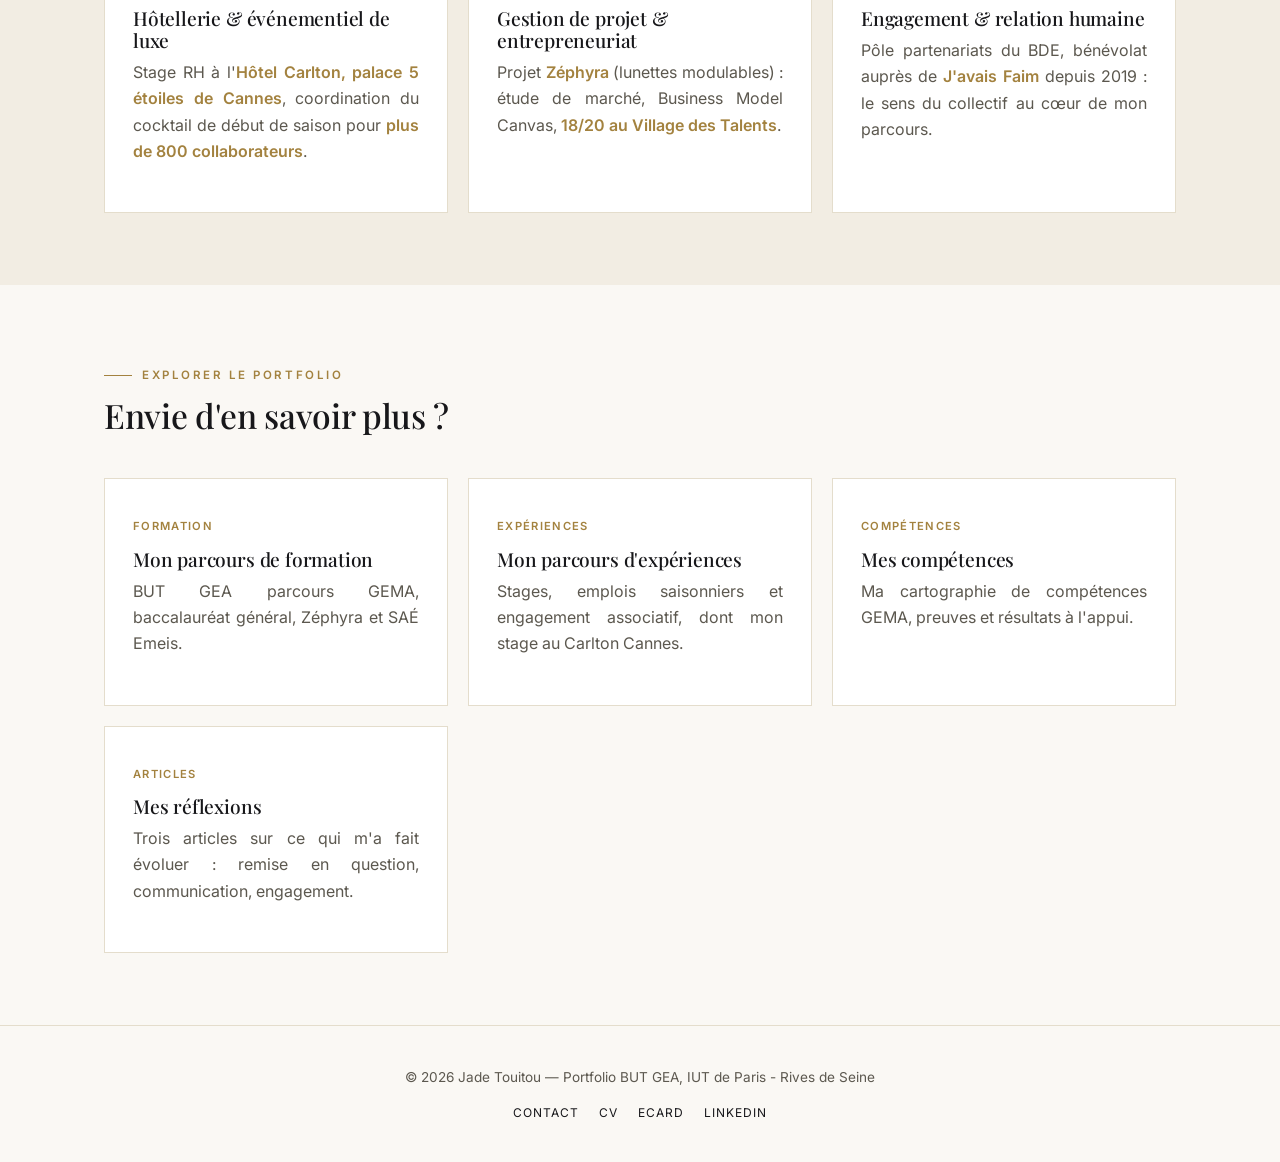
==== commit ae8c9cba: "Remplace « fait grandir » par « fait évoluer »" ====
--- a/index.html
+++ b/index.html
@@ -158,7 +158,7 @@
           <a href="articles.html" class="card">
             <span class="tag">Articles</span>
             <h3>Mes réflexions</h3>
-            <p>Trois articles sur ce qui m'a fait grandir : remise en question, communication, engagement.</p>
+            <p>Trois articles sur ce qui m'a fait évoluer : remise en question, communication, engagement.</p>
           </a>
         </div>
       </div>
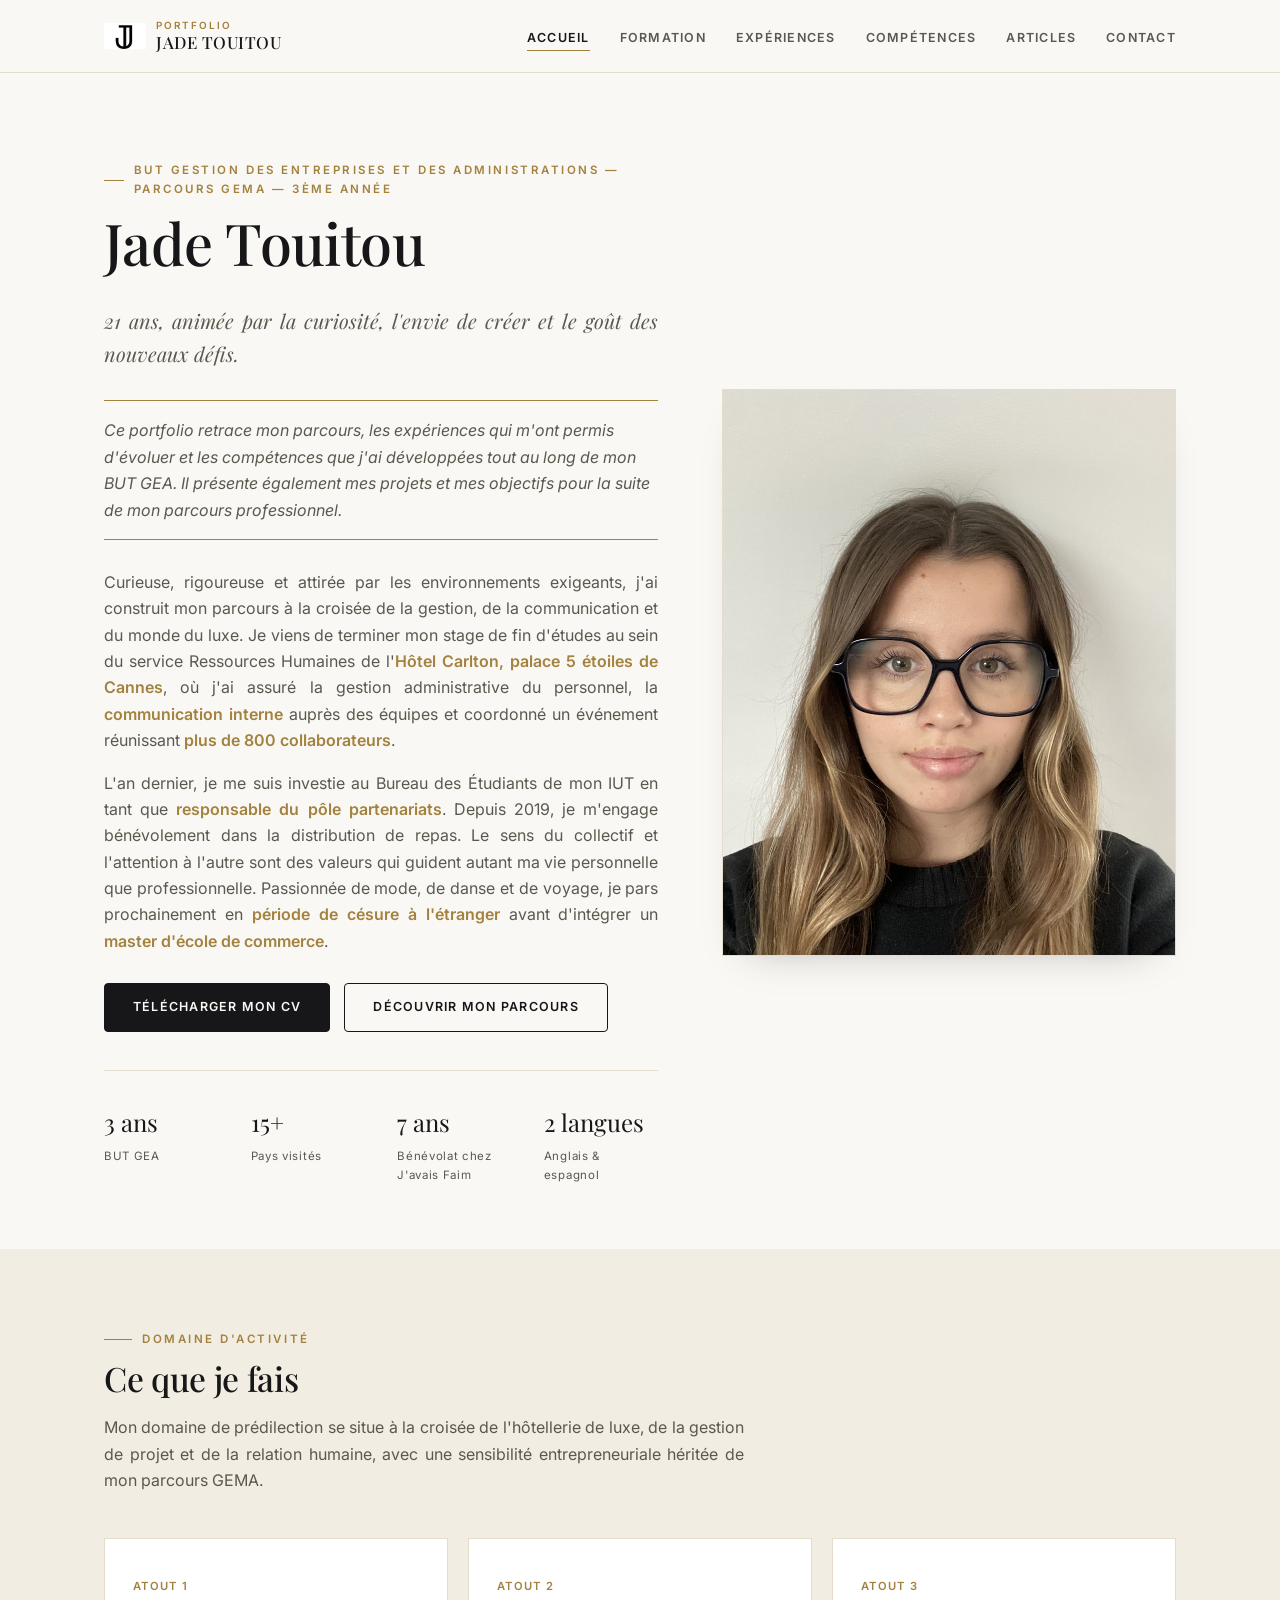
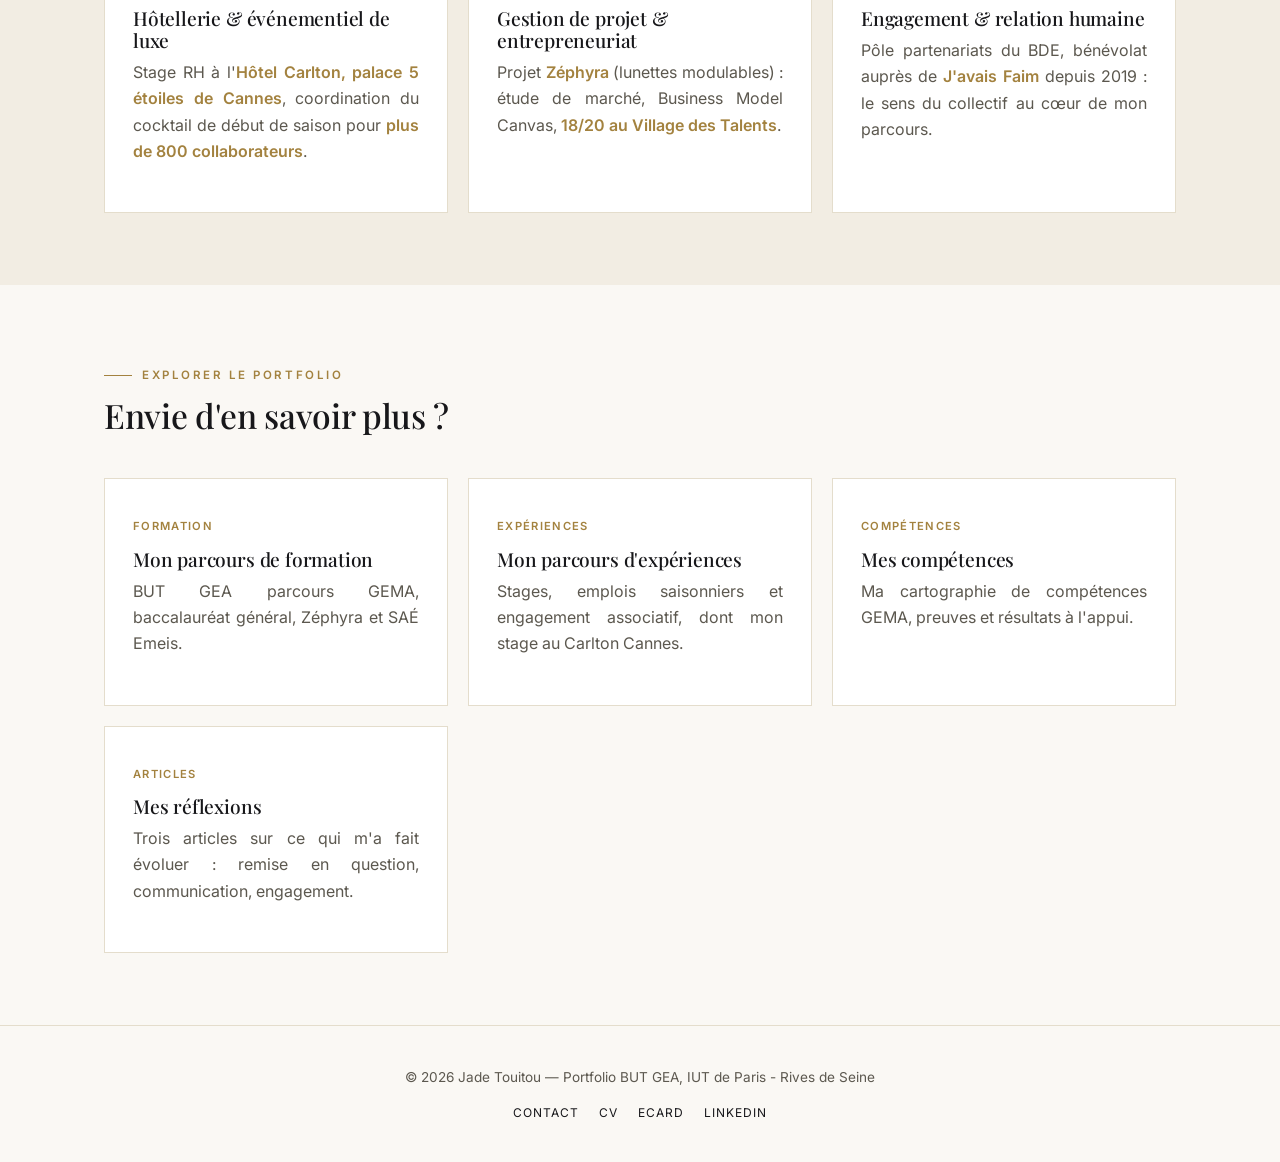
==== commit b07fb56e: "Précise master d'école de commerce dans la bio d'accueil" ====
--- a/index.html
+++ b/index.html
@@ -64,7 +64,7 @@
             et l'attention à l'autre sont des valeurs qui guident autant ma vie
             personnelle que professionnelle. Passionnée de mode, de danse et de voyage,
             je pars prochainement en <strong>période de césure à l'étranger</strong> avant
-            d'intégrer un master dans le secteur du luxe ou de l'hôtellerie.
+            d'intégrer un <strong>master d'école de commerce</strong>.
           </p>
 
           <div class="cta-row">
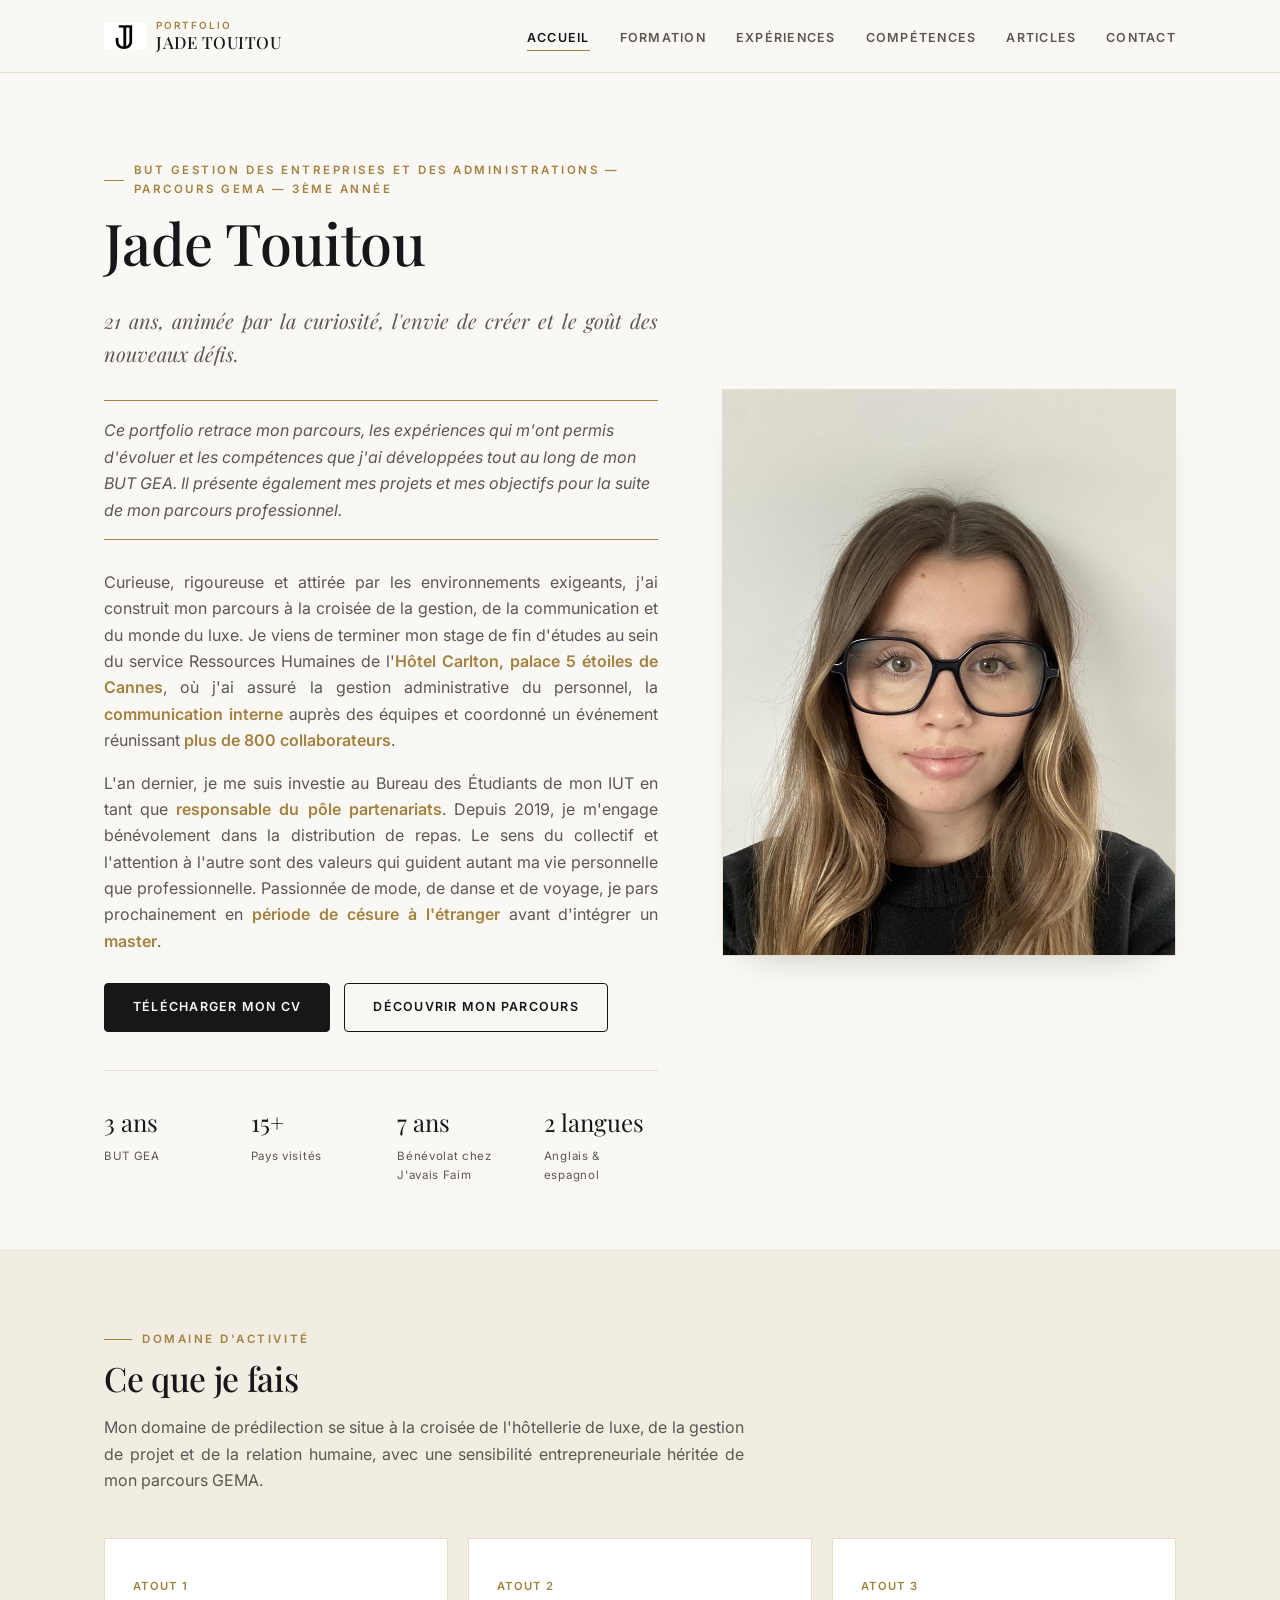
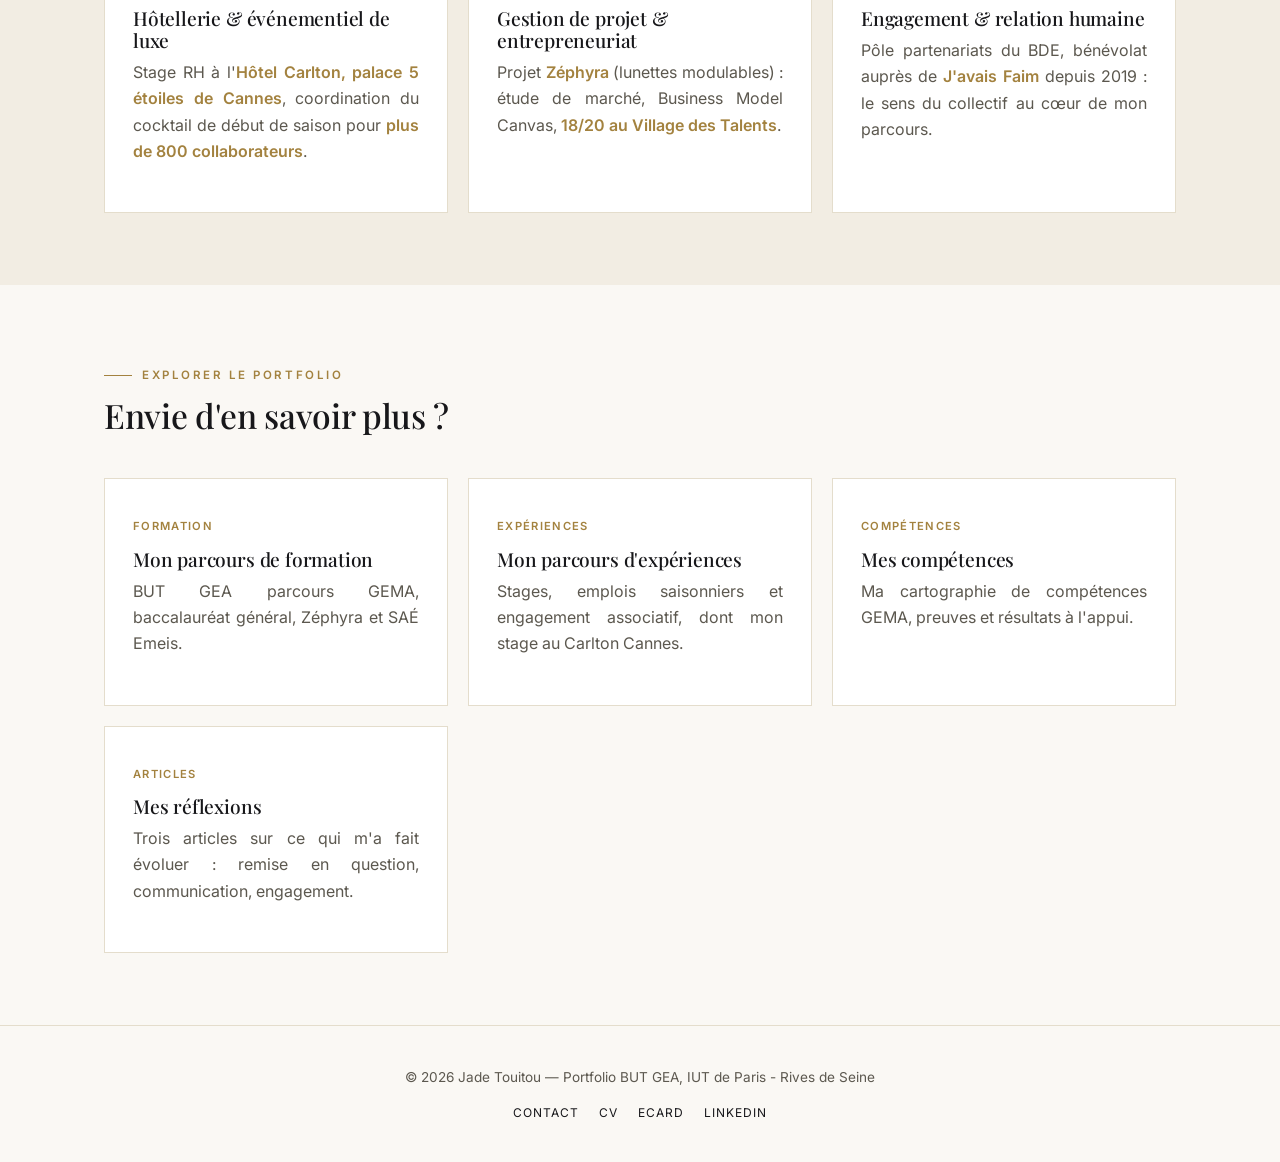
==== commit ece999db: "Simplifie en 'master' sur l'accueil" ====
--- a/index.html
+++ b/index.html
@@ -64,7 +64,7 @@
             et l'attention à l'autre sont des valeurs qui guident autant ma vie
             personnelle que professionnelle. Passionnée de mode, de danse et de voyage,
             je pars prochainement en <strong>période de césure à l'étranger</strong> avant
-            d'intégrer un <strong>master d'école de commerce</strong>.
+            d'intégrer un <strong>master</strong>.
           </p>
 
           <div class="cta-row">
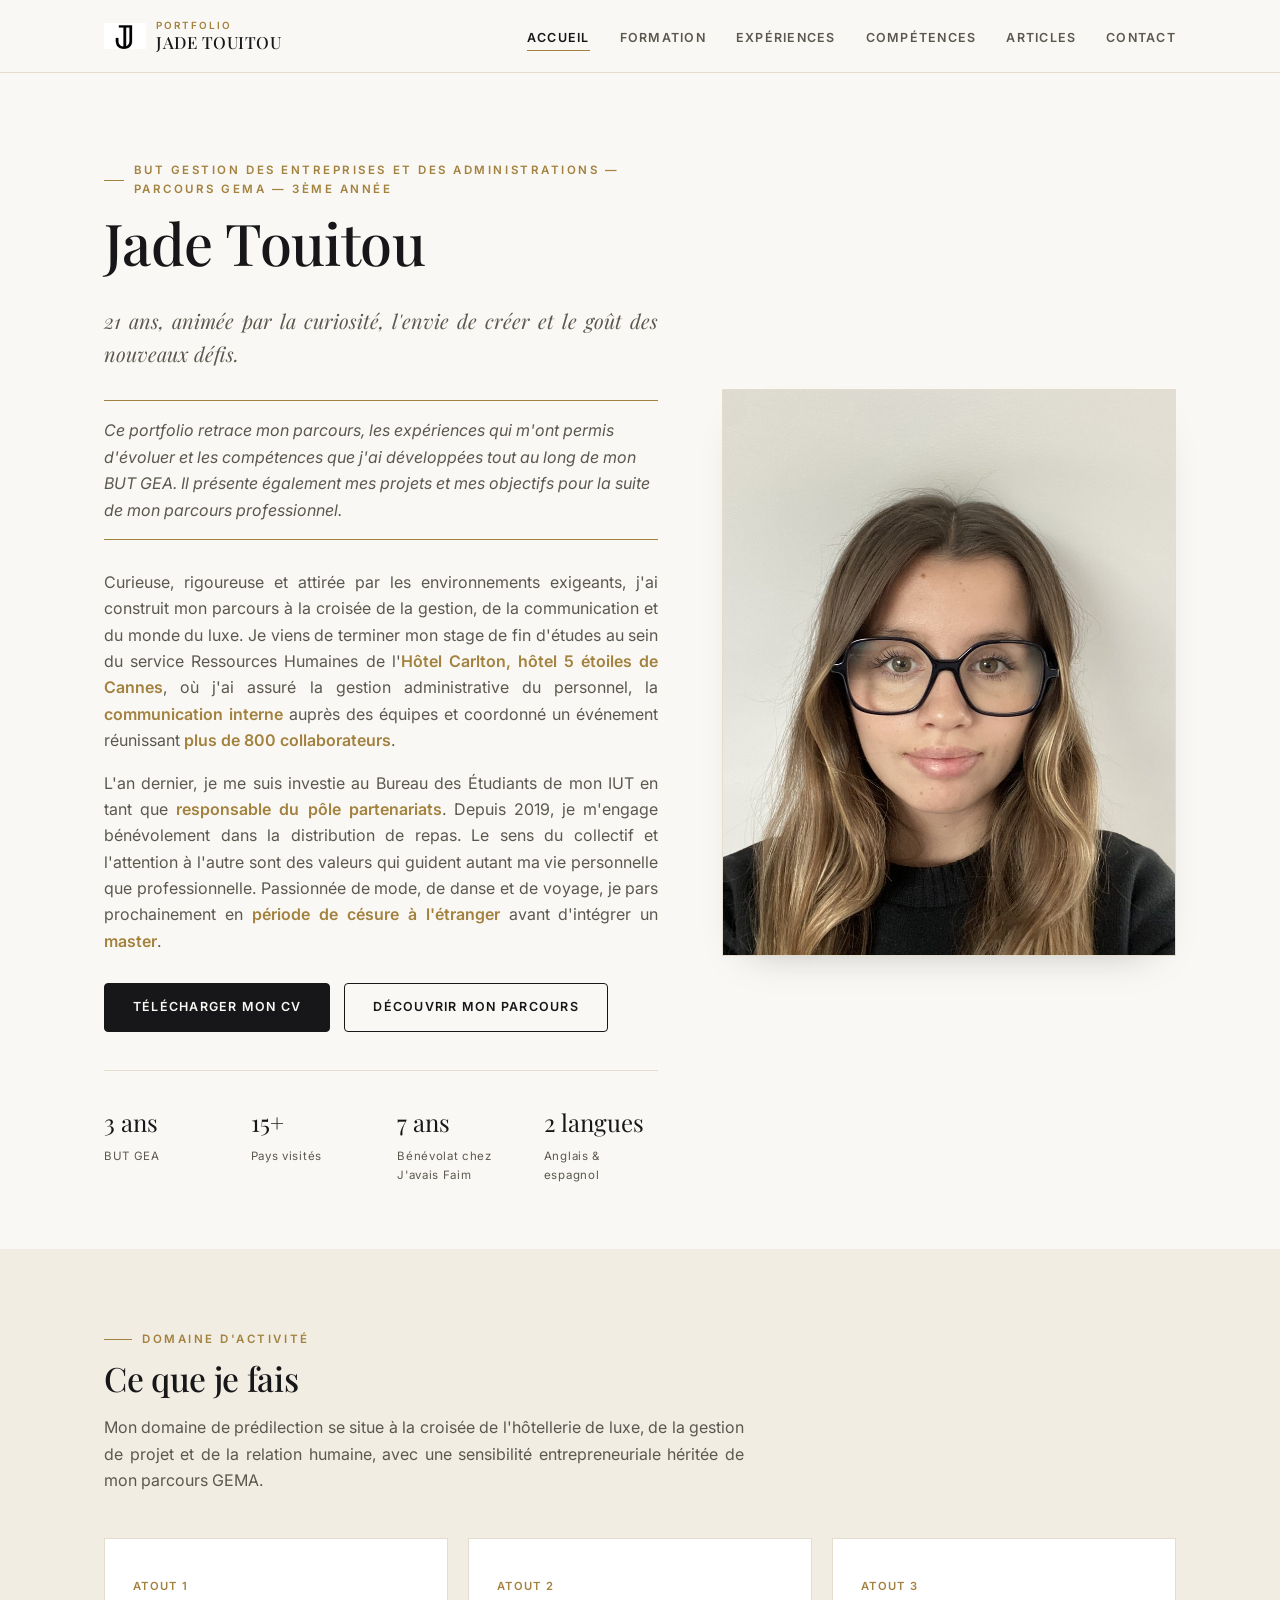
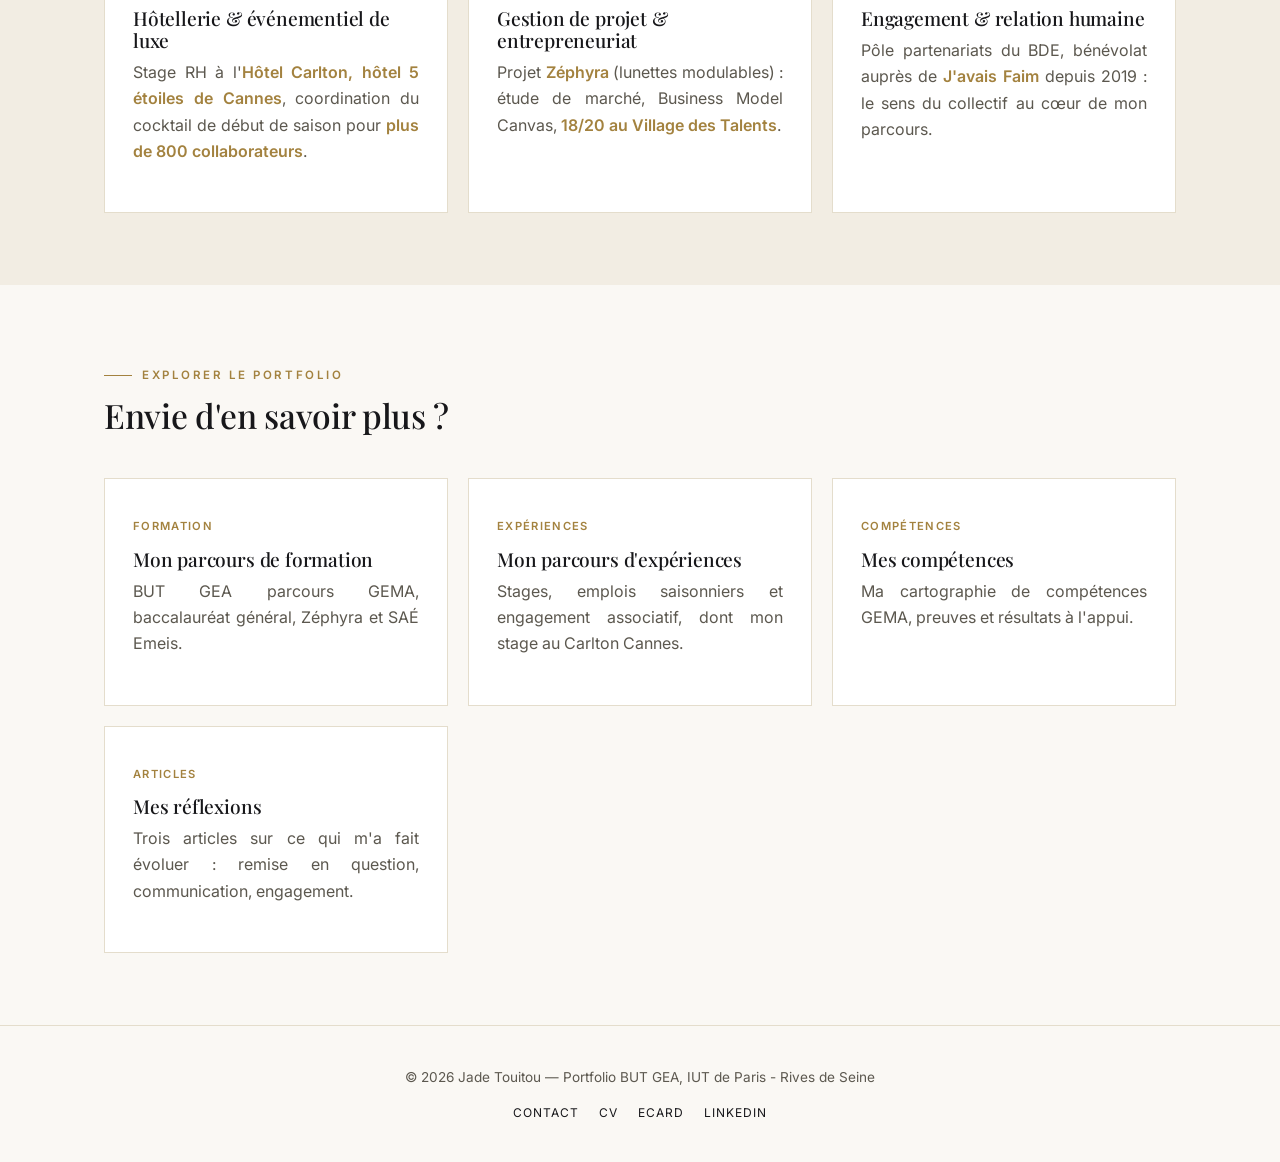
==== commit e1814c1e: "Remplace 'palace' par 'hôtel 5 étoiles' sur l'accueil" ====
--- a/index.html
+++ b/index.html
@@ -52,7 +52,7 @@
             Curieuse, rigoureuse et attirée par les environnements exigeants, j'ai
             construit mon parcours à la croisée de la gestion, de la communication et du
             monde du luxe. Je viens de terminer mon stage de fin d'études au sein du
-            service Ressources Humaines de l'<strong>Hôtel Carlton, palace 5 étoiles de
+            service Ressources Humaines de l'<strong>Hôtel Carlton, hôtel 5 étoiles de
             Cannes</strong>, où j'ai assuré la gestion administrative du personnel, la
             <strong> communication interne</strong> auprès des équipes et coordonné un
             événement réunissant <strong>plus de 800 collaborateurs</strong>.
@@ -116,7 +116,7 @@
           <div class="card">
             <span class="tag">Atout 1</span>
             <h3>Hôtellerie &amp; événementiel de luxe</h3>
-            <p>Stage RH à l'<strong>Hôtel Carlton, palace 5 étoiles de Cannes</strong>, coordination du cocktail de début de saison pour <strong>plus de 800 collaborateurs</strong>.</p>
+            <p>Stage RH à l'<strong>Hôtel Carlton, hôtel 5 étoiles de Cannes</strong>, coordination du cocktail de début de saison pour <strong>plus de 800 collaborateurs</strong>.</p>
           </div>
           <div class="card">
             <span class="tag">Atout 2</span>
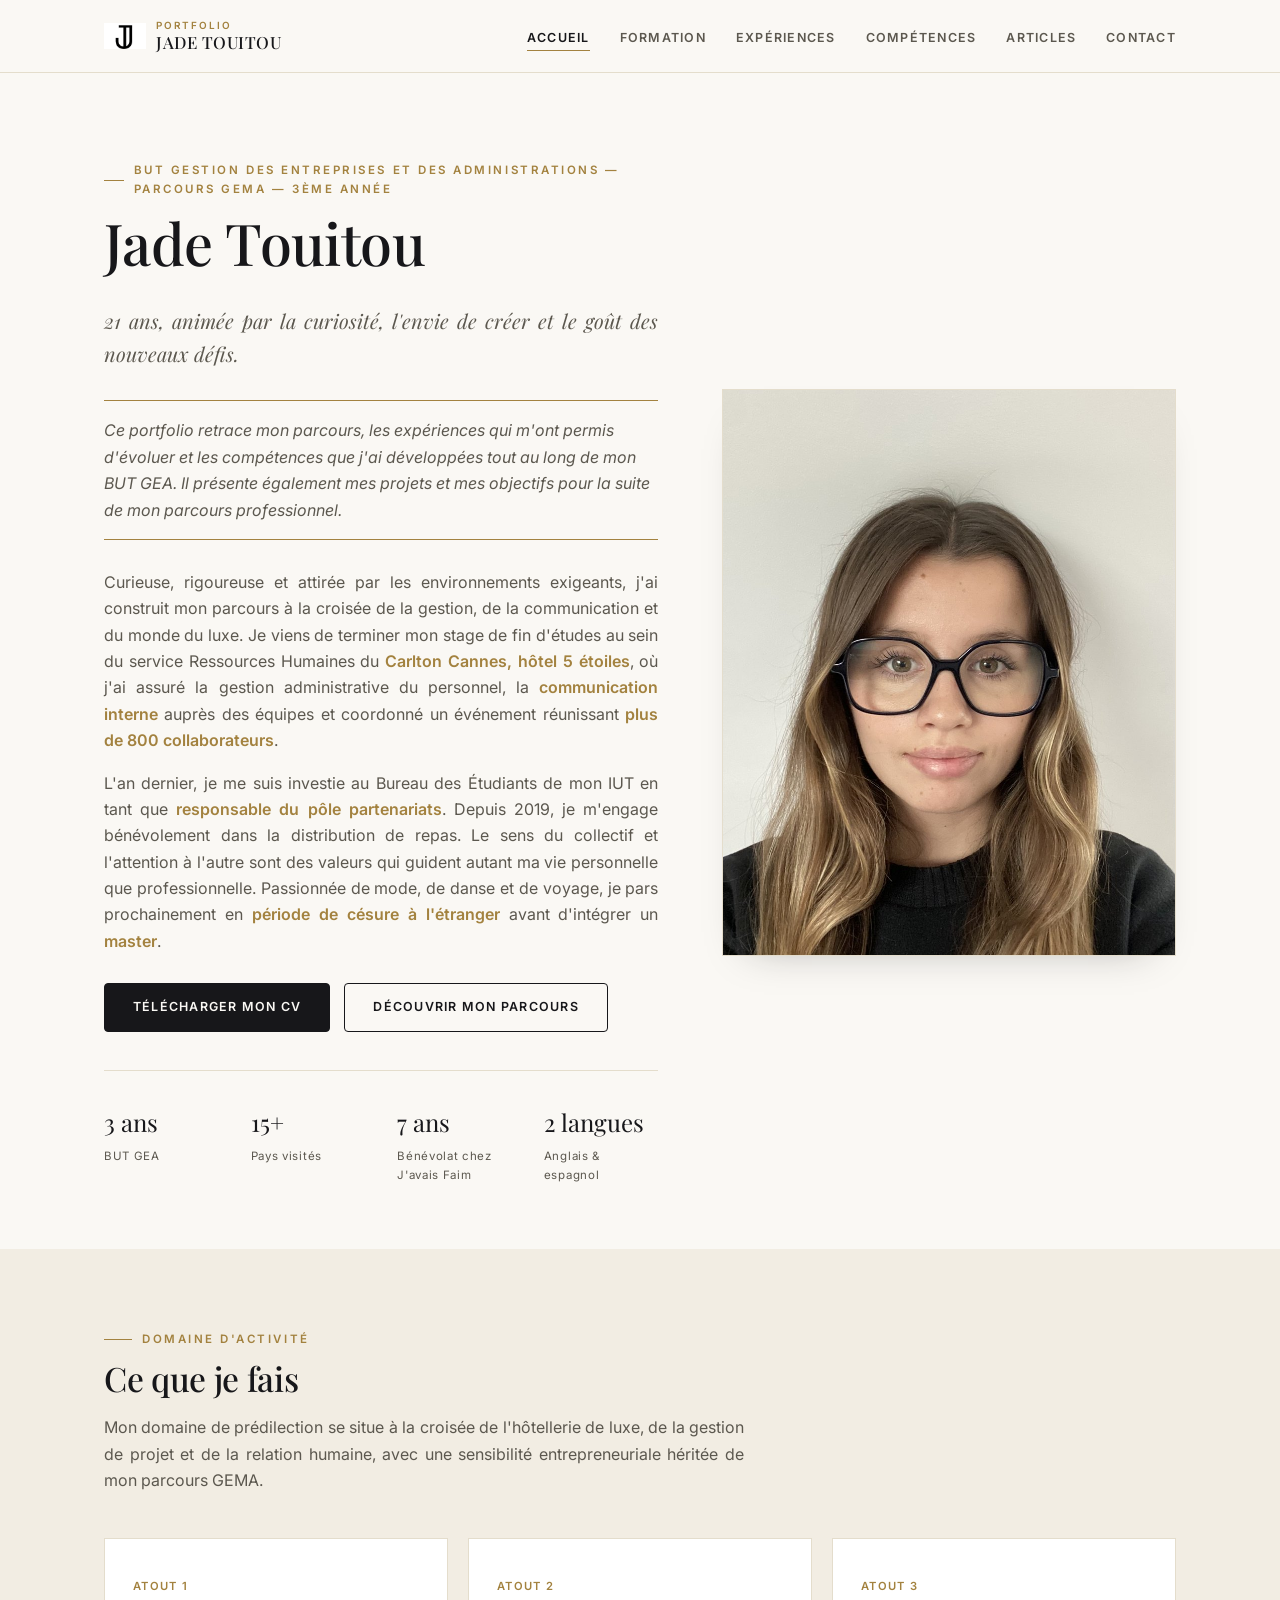
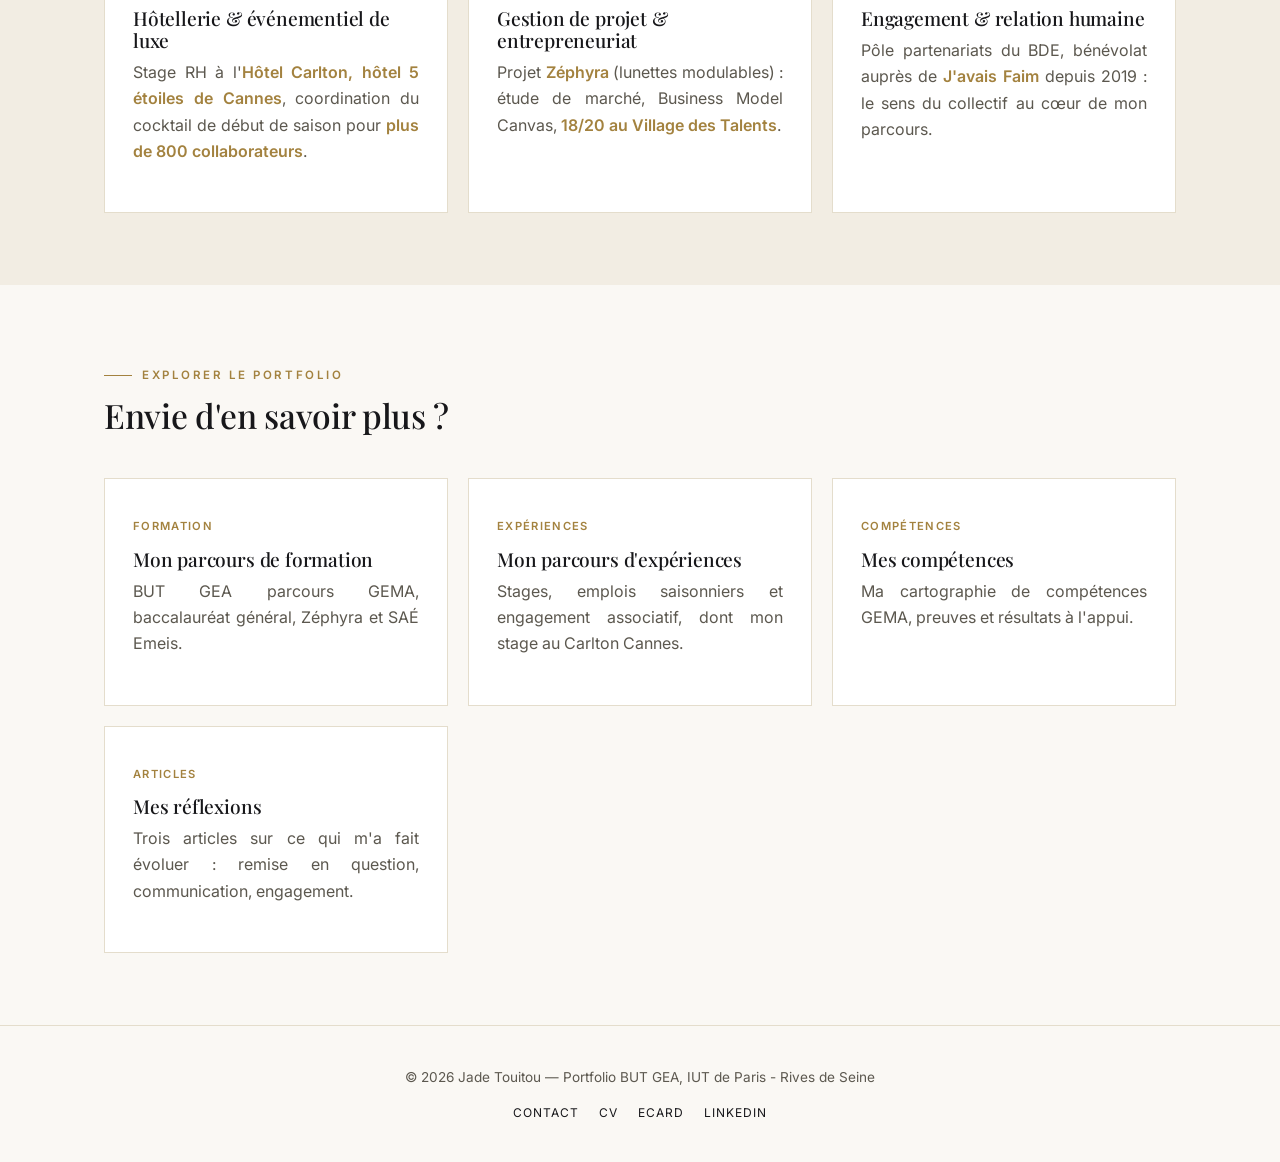
==== commit 64b845ba: "Simplifie le titre du stage et la mention du Carlton Cannes" ====
--- a/index.html
+++ b/index.html
@@ -52,8 +52,8 @@
             Curieuse, rigoureuse et attirée par les environnements exigeants, j'ai
             construit mon parcours à la croisée de la gestion, de la communication et du
             monde du luxe. Je viens de terminer mon stage de fin d'études au sein du
-            service Ressources Humaines de l'<strong>Hôtel Carlton, hôtel 5 étoiles de
-            Cannes</strong>, où j'ai assuré la gestion administrative du personnel, la
+            service Ressources Humaines du <strong>Carlton Cannes, hôtel 5
+            étoiles</strong>, où j'ai assuré la gestion administrative du personnel, la
             <strong> communication interne</strong> auprès des équipes et coordonné un
             événement réunissant <strong>plus de 800 collaborateurs</strong>.
           </p>
